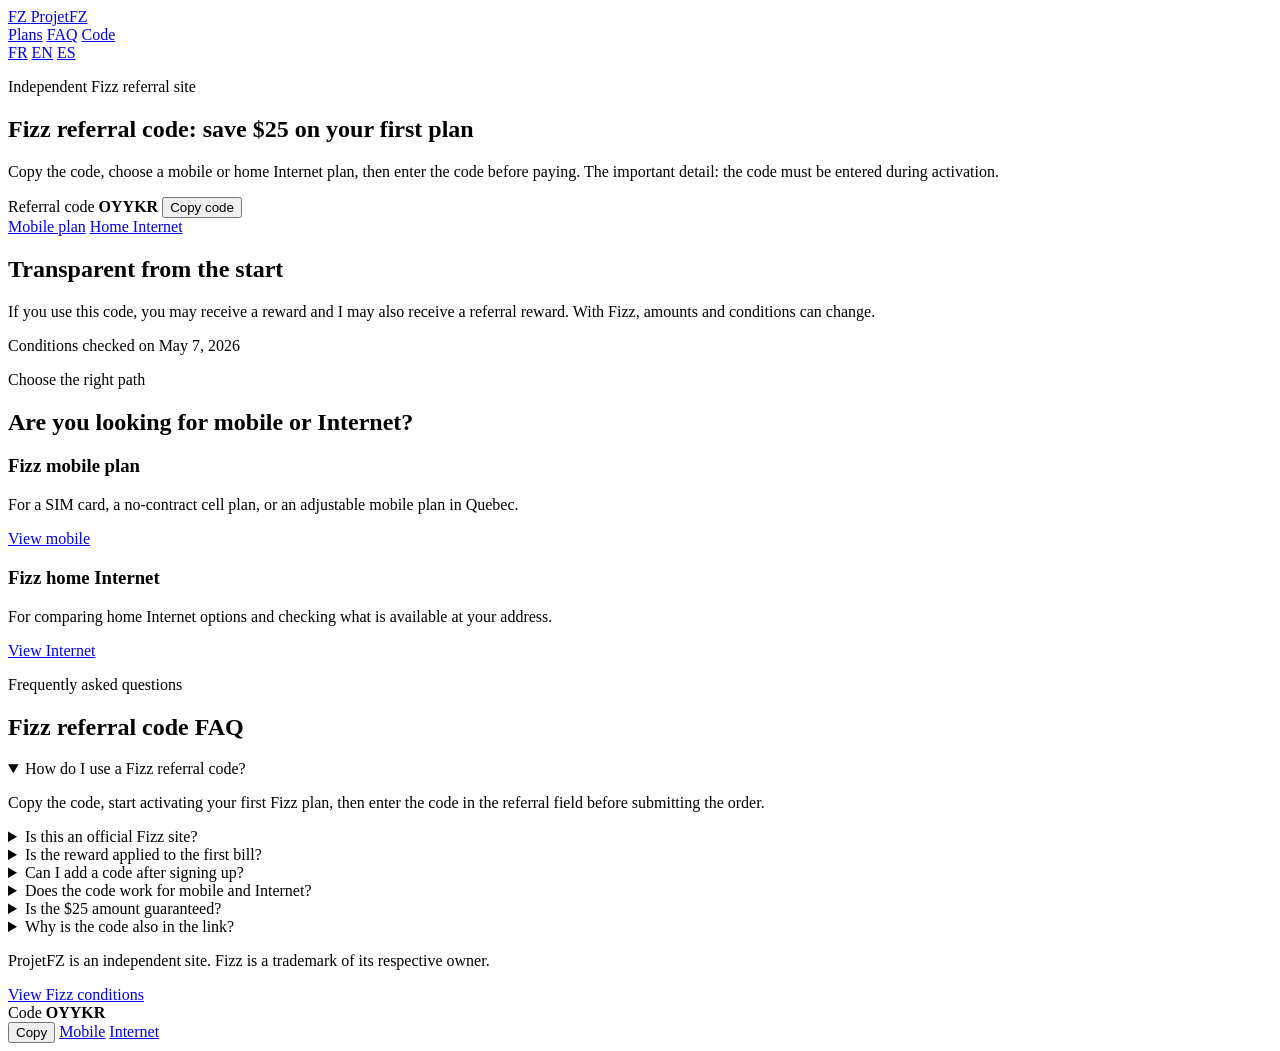
==== en/index.html @ 6fc9a208 "Initial commit - migration vers codereferencefizz.ca" ====
<!doctype html>
<html lang="en-US">
  <head>
    <meta charset="utf-8">
    <meta name="viewport" content="width=device-width, initial-scale=1">
    <!-- Google tag (gtag.js) -->
    <script async src="https://www.googletagmanager.com/gtag/js?id=G-JWGZDBQ38G"></script>
    <script>
      window.dataLayer = window.dataLayer || [];
      function gtag(){dataLayer.push(arguments);}
      gtag('js', new Date());

      gtag('config', 'G-JWGZDBQ38G');
    </script>
    <title>Fizz referral code $25 | ProjetFZ</title>
    <meta name="description" content="Copy a Fizz referral code, choose mobile or home Internet, then enter the code before paying for your first plan.">
    <link rel="canonical" href="https://codereferencefizz.ca/en/">
    <link rel="alternate" hreflang="fr-CA" href="https://codereferencefizz.ca/fr/">
    <link rel="alternate" hreflang="en-US" href="https://codereferencefizz.ca/en/">
    <link rel="alternate" hreflang="es-ES" href="https://codereferencefizz.ca/es/">
    <link rel="alternate" hreflang="x-default" href="https://codereferencefizz.ca/fr/">
    <link rel="stylesheet" href="../styles.css">
    <meta property="og:title" content="Fizz referral code $25">
    <meta property="og:description" content="Copy the code, choose mobile or home Internet, then enter the code during Fizz activation.">
    <meta property="og:type" content="website">
    <meta property="og:url" content="https://codereferencefizz.ca/en/">
    <script type="application/ld+json">
      {
        "@context": "https://schema.org",
        "@type": "FAQPage",
        "mainEntity": [
          {
            "@type": "Question",
            "name": "How do I use a Fizz referral code?",
            "acceptedAnswer": {
              "@type": "Answer",
              "text": "Copy the code, start activating your first Fizz mobile or Internet plan, then enter the code in the referral field before submitting the order."
            }
          },
          {
            "@type": "Question",
            "name": "Can I add a code after signing up?",
            "acceptedAnswer": {
              "@type": "Answer",
              "text": "Fizz indicates that the code must be entered during activation of the first plan. It generally cannot be added retroactively."
            }
          },
          {
            "@type": "Question",
            "name": "When is the Fizz referral reward applied?",
            "acceptedAnswer": {
              "@type": "Answer",
              "text": "According to Fizz conditions, the reward is generally applied after the new member has completed two months of eligible service."
            }
          }
        ]
      }
    </script>
  </head>
  <body>
    <header class="site-header">
      <a class="brand" href="#top" aria-label="ProjetFZ home">
        <span class="brand-mark">FZ</span>
        <span>ProjetFZ</span>
      </a>
      <div class="header-actions">
        <nav class="nav" aria-label="Main navigation">
          <a href="#plans">Plans</a>
          <a href="#faq">FAQ</a>
          <a class="nav-cta" href="#code">Code</a>
        </nav>
        <div class="language-switcher" aria-label="Choose language">
          <a class="language-link" href="../fr/">FR</a>
          <a class="language-link is-active" href="../en/">EN</a>
          <a class="language-link" href="../es/">ES</a>
        </div>
      </div>
    </header>

    <main id="top">
      <section class="hero" aria-labelledby="hero-title">
        <div class="hero-content">
          <p class="eyebrow">Independent Fizz referral site</p>
          <h1 id="hero-title">Fizz referral code: save $25 on your first plan</h1>
          <p class="hero-copy">
            Copy the code, choose a mobile or home Internet plan, then enter the code before paying. The important detail: the code must be entered during activation.
          </p>

          <div id="code" class="code-panel" aria-label="Referral code">
            <span class="code-label">Referral code</span>
            <strong class="referral-code" data-referral-code>OYYKR</strong>
            <button class="copy-button" type="button" data-copy-code data-copied-text="Code copied">Copy code</button>
          </div>

          <div class="hero-actions conversion-actions" aria-label="Choose a Fizz plan">
            <a class="primary-button mobile-button" data-fizz-link="https://fizz.ca/en/mobile-plan" data-track-event="click_mobile" href="https://fizz.ca/en/mobile-plan?ref=OYYKR" rel="nofollow sponsored noopener noreferrer" target="_blank">Mobile plan</a>
            <a class="primary-button internet-button" data-fizz-link="https://fizz.ca/en/internet" data-track-event="click_internet" href="https://fizz.ca/en/internet?ref=OYYKR" rel="nofollow sponsored noopener noreferrer" target="_blank">Home Internet</a>
          </div>
        </div>

        <aside class="hero-note" aria-label="Transparency note">
          <h2>Transparent from the start</h2>
          <p>
            If you use this code, you may receive a reward and I may also receive a referral reward. With Fizz, amounts and conditions can change.
          </p>
          <span class="verification-date">Conditions checked on May 7, 2026</span>
        </aside>
      </section>

      <section id="plans" class="section" aria-labelledby="plans-title">
        <div class="section-heading">
          <p class="eyebrow">Choose the right path</p>
          <h2 id="plans-title">Are you looking for mobile or Internet?</h2>
        </div>
        <div class="choice-grid">
          <article class="choice-card">
            <div>
              <h3>Fizz mobile plan</h3>
              <p>For a SIM card, a no-contract cell plan, or an adjustable mobile plan in Quebec.</p>
            </div>
            <a class="primary-button mobile-button" data-fizz-link="https://fizz.ca/en/mobile-plan" data-track-event="click_mobile" href="https://fizz.ca/en/mobile-plan?ref=OYYKR" rel="nofollow sponsored noopener noreferrer" target="_blank">View mobile</a>
          </article>
          <article class="choice-card">
            <div>
              <h3>Fizz home Internet</h3>
              <p>For comparing home Internet options and checking what is available at your address.</p>
            </div>
            <a class="primary-button internet-button" data-fizz-link="https://fizz.ca/en/internet" data-track-event="click_internet" href="https://fizz.ca/en/internet?ref=OYYKR" rel="nofollow sponsored noopener noreferrer" target="_blank">View Internet</a>
          </article>
        </div>
      </section>

      <section id="faq" class="section faq" aria-labelledby="faq-title">
        <p class="eyebrow">Frequently asked questions</p>
        <h2 id="faq-title">Fizz referral code FAQ</h2>
        <details open>
          <summary>How do I use a Fizz referral code?</summary>
          <p>Copy the code, start activating your first Fizz plan, then enter the code in the referral field before submitting the order.</p>
        </details>
        <details>
          <summary>Is this an official Fizz site?</summary>
          <p>No. ProjetFZ is an independent site that shares a Fizz referral code. The final conditions are always the ones shown by Fizz.</p>
        </details>
        <details>
          <summary>Is the reward applied to the first bill?</summary>
          <p>Fizz indicates that the reward is generally applied after the new member has completed two months of eligible service, so it is not always an immediate discount.</p>
        </details>
        <details>
          <summary>Can I add a code after signing up?</summary>
          <p>Fizz indicates that the code must be entered during activation of the first plan; it generally cannot be added retroactively.</p>
        </details>
        <details>
          <summary>Does the code work for mobile and Internet?</summary>
          <p>The Fizz referral program may apply to an eligible first plan. Always verify the conditions shown by Fizz before completing the subscription.</p>
        </details>
        <details>
          <summary>Is the $25 amount guaranteed?</summary>
          <p>No. The amount may change without notice according to Fizz conditions. This page shows the value observed at the time of the latest check.</p>
        </details>
        <details>
          <summary>Why is the code also in the link?</summary>
          <p>The link adds the referral parameter to make the flow easier, but keep the copied code available in case Fizz asks you to paste it during activation.</p>
        </details>
      </section>
    </main>

    <footer class="site-footer">
      <p>ProjetFZ is an independent site. Fizz is a trademark of its respective owner.</p>
      <a data-fizz-link="https://fizz.ca/en/invite-friends" href="https://fizz.ca/en/invite-friends?ref=OYYKR" rel="nofollow sponsored noopener noreferrer" target="_blank">View Fizz conditions</a>
    </footer>

    <div class="sticky-conversion" aria-label="Quick actions">
      <div class="sticky-code">
        <span>Code</span>
        <strong data-referral-code>OYYKR</strong>
      </div>
      <button type="button" data-copy-code data-copied-text="Copied">Copy</button>
      <a class="primary-button mobile-button" data-fizz-link="https://fizz.ca/en/mobile-plan" data-track-event="click_mobile" href="https://fizz.ca/en/mobile-plan?ref=OYYKR" rel="nofollow sponsored noopener noreferrer" target="_blank">Mobile</a>
      <a class="primary-button internet-button" data-fizz-link="https://fizz.ca/en/internet" data-track-event="click_internet" href="https://fizz.ca/en/internet?ref=OYYKR" rel="nofollow sponsored noopener noreferrer" target="_blank">Internet</a>
    </div>

    <script src="../script.js"></script>
  </body>
</html>
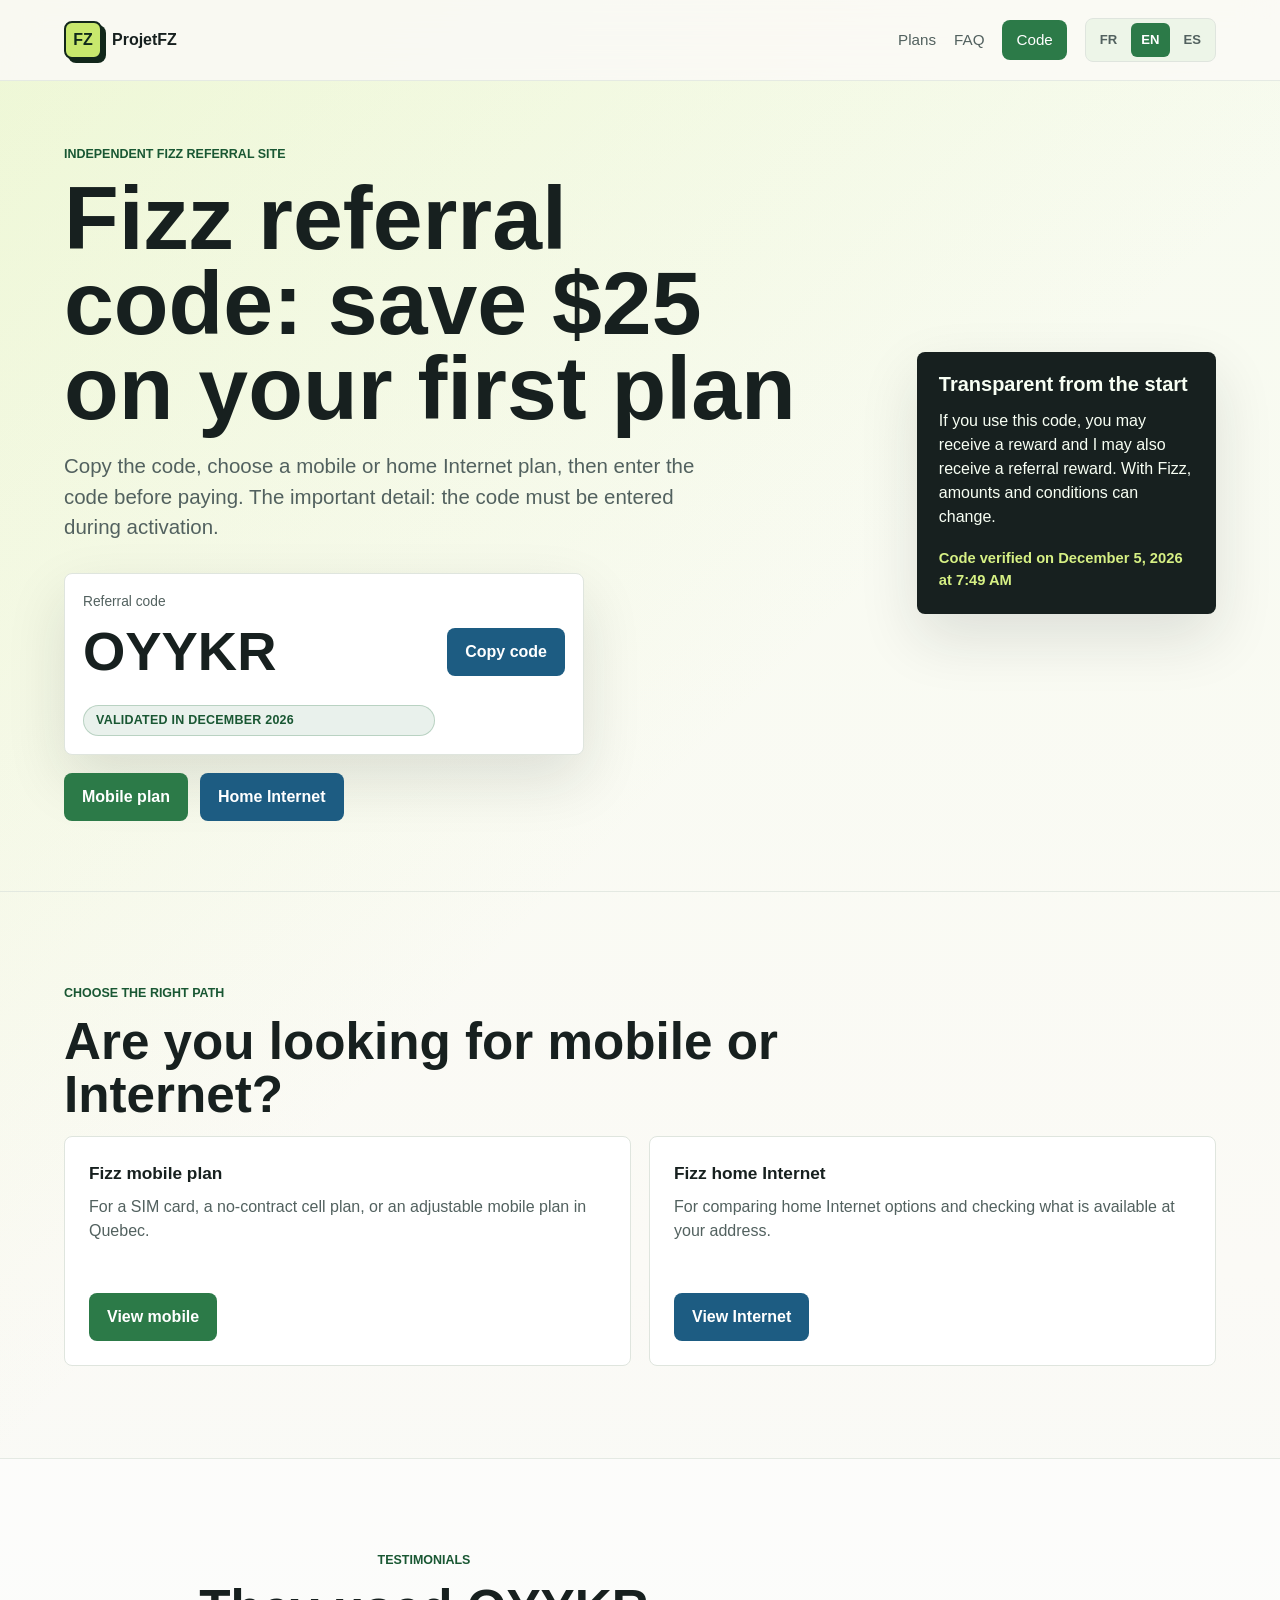
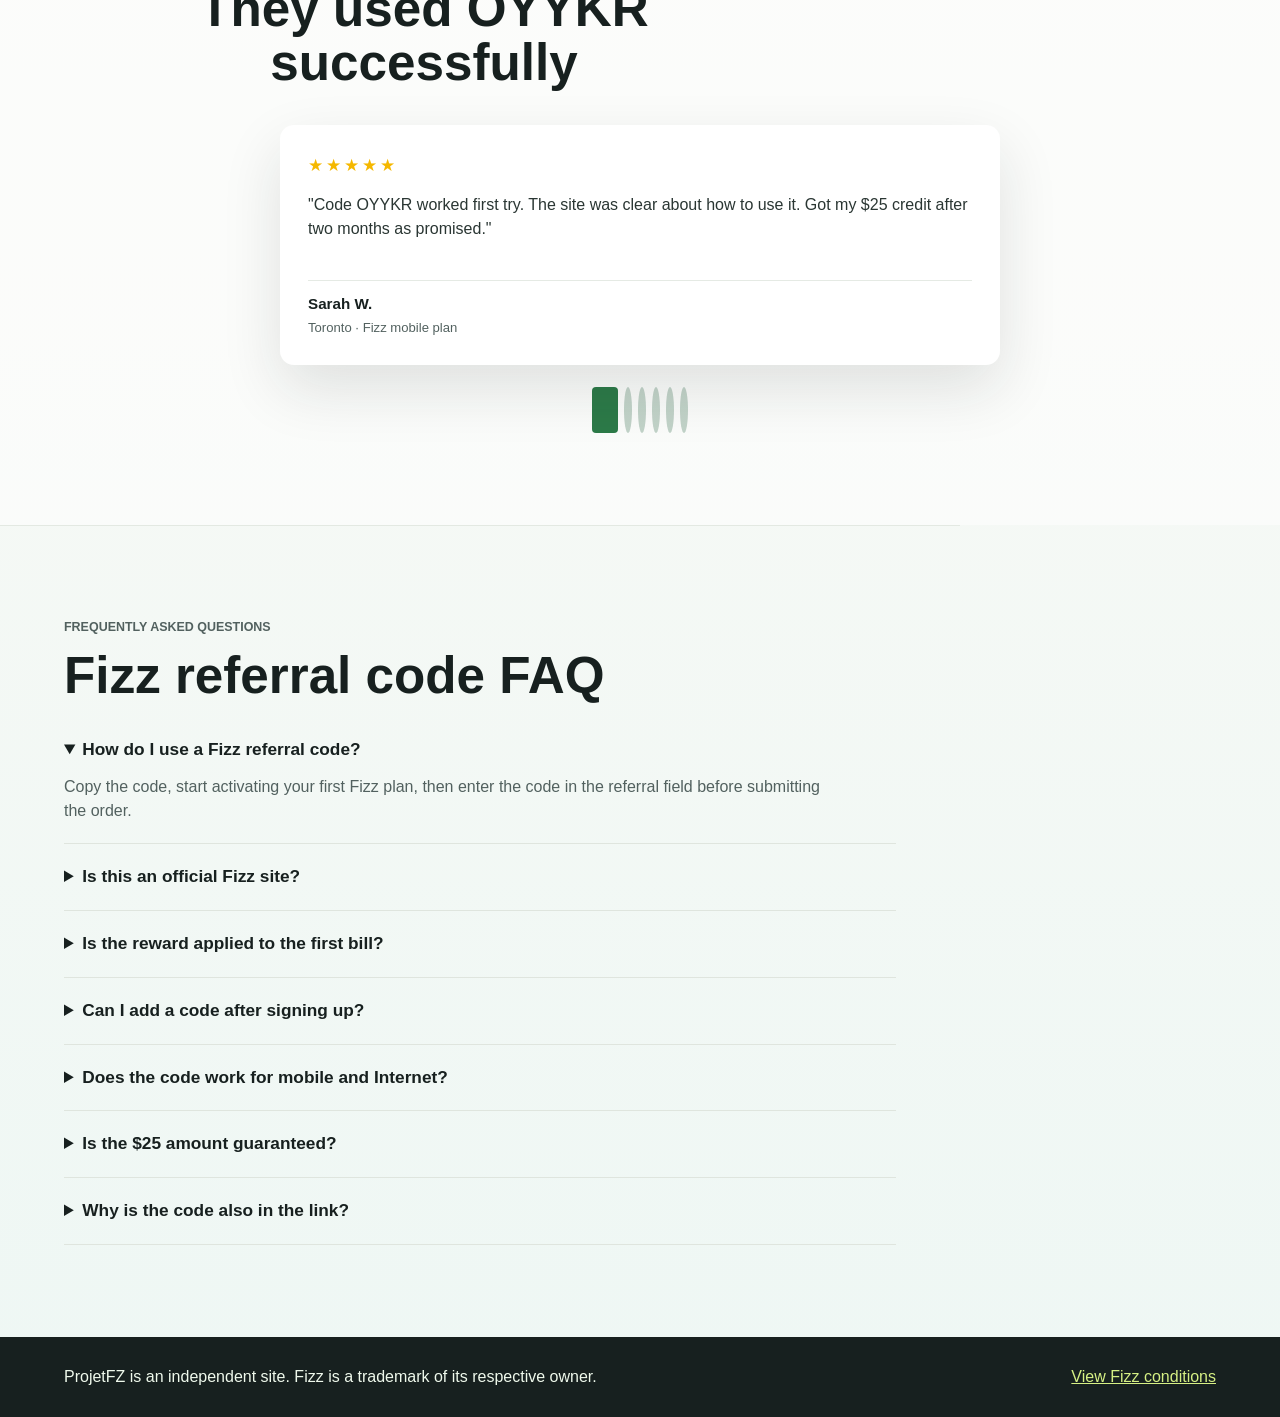
==== commit 82ed88ca: "Add files via upload" ====
--- a/en/index.html
+++ b/en/index.html
@@ -24,6 +24,59 @@
     <meta property="og:description" content="Copy the code, choose mobile or home Internet, then enter the code during Fizz activation.">
     <meta property="og:type" content="website">
     <meta property="og:url" content="https://codereferencefizz.ca/en/">
+    <script type="application/ld+json">
+      {
+        "@context": "https://schema.org",
+        "@graph": [
+          {
+            "@type": "Organization",
+            "@id": "https://codereferencefizz.ca/#organization",
+            "name": "Code Référence Fizz",
+            "alternateName": "codereferencefizz.ca",
+            "url": "https://codereferencefizz.ca/",
+            "description": "Independent site that shares a verified Fizz referral code to save $25 on a first Fizz mobile or home Internet plan in Quebec and Ontario.",
+            "areaServed": [
+              {"@type": "AdministrativeArea", "name": "Quebec, Canada"},
+              {"@type": "AdministrativeArea", "name": "Ontario, Canada"}
+            ],
+            "knowsAbout": [
+              "Fizz referral code",
+              "Fizz promo code",
+              "Fizz referral program",
+              "Fizz mobile plan",
+              "Fizz home Internet",
+              "Quebec telecommunications savings"
+            ]
+          },
+          {
+            "@type": "WebSite",
+            "@id": "https://codereferencefizz.ca/#website",
+            "url": "https://codereferencefizz.ca/",
+            "name": "Code Référence Fizz",
+            "description": "Verified Fizz referral code OYYKR — $25 bonus on a first Fizz mobile or home Internet plan.",
+            "inLanguage": ["fr-CA", "en-US", "es-ES"],
+            "publisher": {"@id": "https://codereferencefizz.ca/#organization"}
+          },
+          {
+            "@type": "WebPage",
+            "@id": "https://codereferencefizz.ca/en/#webpage",
+            "url": "https://codereferencefizz.ca/en/",
+            "name": "Fizz referral code $25: OYYKR verified",
+            "description": "Copy the Fizz referral code OYYKR, choose mobile or home Internet, then enter the code before paying for your first plan.",
+            "inLanguage": "en-US",
+            "isPartOf": {"@id": "https://codereferencefizz.ca/#website"},
+            "about": {
+              "@type": "Thing",
+              "name": "Fizz referral code OYYKR",
+              "description": "Fizz referral code that gives $25 to the new subscriber and $25 to the referrer when used during activation of the first Fizz mobile or Internet plan."
+            },
+            "lastReviewed": "2026-06-02",
+            "datePublished": "2026-05-07",
+            "dateModified": "2026-06-02"
+          }
+        ]
+      }
+    </script>
     <script type="application/ld+json">
       {
         "@context": "https://schema.org",
@@ -90,10 +143,11 @@
             <span class="code-label">Referral code</span>
             <strong class="referral-code" data-referral-code>OYYKR</strong>
             <button class="copy-button" type="button" data-copy-code data-copied-text="Code copied">Copy code</button>
+            <span class="validation-badge" data-validation-badge data-locale="en" data-template="Validated in {month} {year}">Validated this month</span>
           </div>
 
           <div class="hero-actions conversion-actions" aria-label="Choose a Fizz plan">
-            <a class="primary-button mobile-button" data-fizz-link="https://fizz.ca/en/mobile-plan" data-track-event="click_mobile" href="https://fizz.ca/en/mobile-plan?ref=OYYKR" rel="nofollow sponsored noopener noreferrer" target="_blank">Mobile plan</a>
+            <a class="primary-button mobile-button" data-fizz-link="https://fizz.ca/en/mobile" data-track-event="click_mobile" href="https://fizz.ca/en/mobile?ref=OYYKR" rel="nofollow sponsored noopener noreferrer" target="_blank">Mobile plan</a>
             <a class="primary-button internet-button" data-fizz-link="https://fizz.ca/en/internet" data-track-event="click_internet" href="https://fizz.ca/en/internet?ref=OYYKR" rel="nofollow sponsored noopener noreferrer" target="_blank">Home Internet</a>
           </div>
         </div>
@@ -103,7 +157,7 @@
           <p>
             If you use this code, you may receive a reward and I may also receive a referral reward. With Fizz, amounts and conditions can change.
           </p>
-          <span class="verification-date">Conditions checked on May 7, 2026</span>
+          <span class="verification-date" data-verification-date data-locale="en" data-template="Code verified on {date} at {time}">Code verified recently</span>
         </aside>
       </section>
 
@@ -118,7 +172,7 @@
               <h3>Fizz mobile plan</h3>
               <p>For a SIM card, a no-contract cell plan, or an adjustable mobile plan in Quebec.</p>
             </div>
-            <a class="primary-button mobile-button" data-fizz-link="https://fizz.ca/en/mobile-plan" data-track-event="click_mobile" href="https://fizz.ca/en/mobile-plan?ref=OYYKR" rel="nofollow sponsored noopener noreferrer" target="_blank">View mobile</a>
+            <a class="primary-button mobile-button" data-fizz-link="https://fizz.ca/en/mobile" data-track-event="click_mobile" href="https://fizz.ca/en/mobile?ref=OYYKR" rel="nofollow sponsored noopener noreferrer" target="_blank">View mobile</a>
           </article>
           <article class="choice-card">
             <div>
@@ -130,6 +184,66 @@
         </div>
       </section>
 
+      <section id="reviews" class="reviews-section" aria-labelledby="reviews-title">
+        <div class="section-heading">
+          <p class="eyebrow">Testimonials</p>
+          <h2 id="reviews-title">They used OYYKR successfully</h2>
+        </div>
+        <div class="reviews-carousel" data-reviews-carousel>
+          <div class="reviews-track">
+            <article class="review-card">
+              <div class="review-stars" aria-label="5 out of 5 stars">★★★★★</div>
+              <p class="review-text">"Code OYYKR worked first try. The site was clear about how to use it. Got my $25 credit after two months as promised."</p>
+              <div class="review-author">
+                <strong>Sarah W.</strong>
+                <span>Toronto · Fizz mobile plan</span>
+              </div>
+            </article>
+            <article class="review-card">
+              <div class="review-stars" aria-label="5 out of 5 stars">★★★★★</div>
+              <p class="review-text">"Verified the code OYYKR myself. $25 bonus applied without any issues. Easy and transparent process."</p>
+              <div class="review-author">
+                <strong>Michael R.</strong>
+                <span>Ottawa · Fizz mobile plan</span>
+              </div>
+            </article>
+            <article class="review-card">
+              <div class="review-stars" aria-label="5 out of 5 stars">★★★★★</div>
+              <p class="review-text">"Activated my Fizz Internet plan with OYYKR. Smooth and easy process from start to finish, exactly as described."</p>
+              <div class="review-author">
+                <strong>Emma T.</strong>
+                <span>Montreal · Fizz home Internet</span>
+              </div>
+            </article>
+            <article class="review-card">
+              <div class="review-stars" aria-label="5 out of 5 stars">★★★★★</div>
+              <p class="review-text">"Was hesitant about referral codes but OYYKR is legit. Saved $25 on my first plan, applied exactly as promised."</p>
+              <div class="review-author">
+                <strong>David K.</strong>
+                <span>Kingston · Fizz mobile plan</span>
+              </div>
+            </article>
+            <article class="review-card">
+              <div class="review-stars" aria-label="5 out of 5 stars">★★★★★</div>
+              <p class="review-text">"Quick and easy. OYYKR worked at checkout, got my credit on schedule after the two-month service requirement."</p>
+              <div class="review-author">
+                <strong>Rachel D.</strong>
+                <span>Mississauga · Fizz mobile plan</span>
+              </div>
+            </article>
+            <article class="review-card">
+              <div class="review-stars" aria-label="5 out of 5 stars">★★★★★</div>
+              <p class="review-text">"Confirmed working. Used OYYKR for a Fizz mobile plan last week, received my bonus on the first eligible billing cycle."</p>
+              <div class="review-author">
+                <strong>James B.</strong>
+                <span>Quebec City · Fizz mobile plan</span>
+              </div>
+            </article>
+          </div>
+          <div class="reviews-dots" aria-label="Testimonials navigation"></div>
+        </div>
+      </section>
+
       <section id="faq" class="section faq" aria-labelledby="faq-title">
         <p class="eyebrow">Frequently asked questions</p>
         <h2 id="faq-title">Fizz referral code FAQ</h2>
@@ -175,7 +289,7 @@
         <strong data-referral-code>OYYKR</strong>
       </div>
       <button type="button" data-copy-code data-copied-text="Copied">Copy</button>
-      <a class="primary-button mobile-button" data-fizz-link="https://fizz.ca/en/mobile-plan" data-track-event="click_mobile" href="https://fizz.ca/en/mobile-plan?ref=OYYKR" rel="nofollow sponsored noopener noreferrer" target="_blank">Mobile</a>
+      <a class="primary-button mobile-button" data-fizz-link="https://fizz.ca/en/mobile" data-track-event="click_mobile" href="https://fizz.ca/en/mobile?ref=OYYKR" rel="nofollow sponsored noopener noreferrer" target="_blank">Mobile</a>
       <a class="primary-button internet-button" data-fizz-link="https://fizz.ca/en/internet" data-track-event="click_internet" href="https://fizz.ca/en/internet?ref=OYYKR" rel="nofollow sponsored noopener noreferrer" target="_blank">Internet</a>
     </div>
 
--- a/styles.css
+++ b/styles.css
@@ -0,0 +1,686 @@
+:root {
+  --ink: #17201f;
+  --muted: #52615f;
+  --paper: #fbfaf6;
+  --surface: #ffffff;
+  --line: #dfe5de;
+  --green: #2c7a48;
+  --green-dark: #195733;
+  --lime: #c8e86d;
+  --blue: #1d5c82;
+  --coral: #e8694a;
+  --shadow: 0 24px 60px rgba(23, 32, 31, 0.12);
+}
+
+* {
+  box-sizing: border-box;
+}
+
+html {
+  scroll-behavior: smooth;
+}
+
+body {
+  margin: 0;
+  padding-bottom: 0;
+  color: var(--ink);
+  background:
+    linear-gradient(135deg, rgba(200, 232, 109, 0.2), transparent 34%),
+    linear-gradient(180deg, #f7fbef 0%, var(--paper) 42%, #eef7f4 100%);
+  font-family: "Aptos", "Segoe UI", sans-serif;
+  line-height: 1.5;
+}
+
+a {
+  color: inherit;
+}
+
+.site-header {
+  position: sticky;
+  top: 0;
+  z-index: 10;
+  display: flex;
+  align-items: center;
+  justify-content: space-between;
+  gap: 24px;
+  padding: 18px clamp(18px, 5vw, 72px);
+  background: rgba(251, 250, 246, 0.86);
+  border-bottom: 1px solid rgba(223, 229, 222, 0.76);
+  backdrop-filter: blur(18px);
+}
+
+.brand,
+.nav,
+.header-actions,
+.language-switcher {
+  display: flex;
+  align-items: center;
+}
+
+.brand {
+  gap: 10px;
+  font-weight: 800;
+  text-decoration: none;
+}
+
+.brand-mark {
+  display: grid;
+  width: 38px;
+  height: 38px;
+  place-items: center;
+  color: #0f2a1a;
+  background: var(--lime);
+  border: 2px solid #12271b;
+  border-radius: 8px;
+  box-shadow: 4px 4px 0 #12271b;
+}
+
+.nav {
+  gap: 18px;
+  color: var(--muted);
+  font-size: 0.95rem;
+}
+
+.header-actions {
+  gap: 18px;
+}
+
+.nav a {
+  text-decoration: none;
+}
+
+.nav-cta {
+  padding: 9px 14px;
+  color: #fff;
+  background: var(--green);
+  border-radius: 8px;
+}
+
+.language-switcher {
+  gap: 4px;
+  padding: 4px;
+  background: #edf5e8;
+  border: 1px solid var(--line);
+  border-radius: 8px;
+}
+
+.language-button {
+  min-height: 34px;
+  padding: 7px 10px;
+  color: var(--muted);
+  background: transparent;
+  border: 0;
+  border-radius: 6px;
+  font-size: 0.82rem;
+  font-weight: 900;
+}
+
+.language-button.is-active {
+  color: #fff;
+  background: var(--green);
+}
+
+.language-link {
+  min-height: 34px;
+  padding: 7px 10px;
+  color: var(--muted);
+  border-radius: 6px;
+  font-size: 0.82rem;
+  font-weight: 900;
+  text-decoration: none;
+}
+
+.language-link.is-active {
+  color: #fff;
+  background: var(--green);
+}
+
+.hero {
+  display: grid;
+  grid-template-columns: minmax(0, 1.45fr) minmax(260px, 0.55fr);
+  gap: clamp(28px, 5vw, 70px);
+  align-items: center;
+  padding: clamp(28px, 5vw, 64px) clamp(18px, 5vw, 72px) clamp(36px, 6vw, 70px);
+}
+
+.hero-content {
+  max-width: 850px;
+}
+
+.eyebrow {
+  margin: 0 0 12px;
+  color: var(--green-dark);
+  font-size: 0.78rem;
+  font-weight: 800;
+  letter-spacing: 0;
+  text-transform: uppercase;
+}
+
+h1,
+h2,
+h3,
+p {
+  margin-top: 0;
+}
+
+h1 {
+  max-width: 760px;
+  margin-bottom: 20px;
+  font-size: clamp(2.55rem, 7vw, 5.85rem);
+  line-height: 0.95;
+  letter-spacing: 0;
+}
+
+h2 {
+  margin-bottom: 14px;
+  font-size: clamp(1.85rem, 4vw, 3.2rem);
+  line-height: 1.05;
+  letter-spacing: 0;
+}
+
+h3 {
+  margin-bottom: 8px;
+  font-size: 1.08rem;
+}
+
+.hero-copy {
+  max-width: 660px;
+  color: var(--muted);
+  font-size: clamp(1.08rem, 2vw, 1.28rem);
+}
+
+.trust-row {
+  display: flex;
+  flex-wrap: wrap;
+  gap: 10px;
+  margin: 22px 0 0;
+  padding: 0;
+  list-style: none;
+}
+
+.trust-row li {
+  padding: 8px 11px;
+  color: var(--green-dark);
+  background: rgba(200, 232, 109, 0.34);
+  border: 1px solid rgba(44, 122, 72, 0.2);
+  border-radius: 999px;
+  font-size: 0.88rem;
+  font-weight: 800;
+}
+
+.code-panel {
+  display: grid;
+  grid-template-columns: 1fr auto;
+  gap: 12px;
+  align-items: center;
+  max-width: 520px;
+  margin: 30px 0 18px;
+  padding: 18px;
+  background: var(--surface);
+  border: 1px solid var(--line);
+  border-radius: 8px;
+  box-shadow: var(--shadow);
+}
+
+.code-label {
+  grid-column: 1 / -1;
+  color: var(--muted);
+  font-size: 0.86rem;
+}
+
+.referral-code {
+  min-width: 0;
+  overflow-wrap: anywhere;
+  font-size: clamp(2rem, 6vw, 3.4rem);
+  line-height: 1;
+  letter-spacing: 0;
+}
+
+button,
+.primary-button,
+.secondary-button {
+  display: inline-flex;
+  min-height: 46px;
+  align-items: center;
+  justify-content: center;
+  padding: 12px 18px;
+  border-radius: 8px;
+  font: inherit;
+  font-weight: 800;
+  text-decoration: none;
+  cursor: pointer;
+}
+
+.copy-button {
+  color: #fff;
+  background: var(--blue);
+  border: 0;
+}
+
+.copy-button[data-copied="true"] {
+  background: var(--green);
+}
+
+.hero-actions {
+  display: flex;
+  flex-wrap: wrap;
+  gap: 12px;
+}
+
+.conversion-actions {
+  align-items: stretch;
+  margin-top: 16px;
+}
+
+.primary-button {
+  color: #fff;
+  background: var(--green);
+}
+
+.mobile-button {
+  background: var(--green);
+}
+
+.internet-button {
+  background: var(--blue);
+}
+
+.secondary-button {
+  color: var(--green-dark);
+  background: transparent;
+  border: 1px solid var(--green);
+}
+
+.hero-note {
+  padding: 22px;
+  background: #17201f;
+  color: #f8fff4;
+  border-radius: 8px;
+  box-shadow: var(--shadow);
+}
+
+.hero-note h2 {
+  font-size: 1.25rem;
+}
+
+.verification-date {
+  display: block;
+  margin-top: 18px;
+  color: #d6f084;
+  font-size: 0.92rem;
+  font-weight: 800;
+}
+
+.validation-badge {
+  display: inline-block;
+  margin-top: 14px;
+  padding: 5px 12px;
+  background: rgba(44, 122, 72, 0.1);
+  color: var(--green-dark);
+  border: 1px solid rgba(44, 122, 72, 0.25);
+  border-radius: 999px;
+  font-size: 0.78rem;
+  font-weight: 800;
+  letter-spacing: 0.02em;
+  text-transform: uppercase;
+}
+
+.reviews-section {
+  padding: clamp(52px, 8vw, 92px) clamp(18px, 5vw, 72px);
+  border-top: 1px solid rgba(223, 229, 222, 0.8);
+  background: rgba(255, 255, 255, 0.55);
+}
+
+.reviews-section .section-heading {
+  text-align: center;
+  margin-bottom: 36px;
+}
+
+.reviews-carousel {
+  position: relative;
+  max-width: 720px;
+  margin: 0 auto;
+}
+
+.reviews-track {
+  position: relative;
+  min-height: 240px;
+}
+
+.review-card {
+  position: absolute;
+  inset: 0;
+  background: var(--surface);
+  padding: 28px;
+  border-radius: 14px;
+  box-shadow: var(--shadow);
+  opacity: 0;
+  transform: translateX(16px);
+  transition: opacity 0.45s ease, transform 0.45s ease;
+  pointer-events: none;
+  display: flex;
+  flex-direction: column;
+  gap: 14px;
+}
+
+.review-card.is-active {
+  opacity: 1;
+  transform: translateX(0);
+  pointer-events: auto;
+}
+
+.review-stars {
+  color: #f5b800;
+  font-size: 1.05rem;
+  letter-spacing: 3px;
+}
+
+.review-text {
+  font-size: 1rem;
+  line-height: 1.55;
+  color: #2a3633;
+  margin: 0;
+  flex: 1;
+}
+
+.review-author {
+  display: flex;
+  flex-direction: column;
+  gap: 2px;
+  padding-top: 12px;
+  border-top: 1px solid rgba(223, 229, 222, 0.8);
+}
+
+.review-author strong {
+  font-weight: 800;
+  color: var(--ink);
+  font-size: 0.95rem;
+}
+
+.review-author span {
+  font-size: 0.82rem;
+  color: var(--muted);
+}
+
+.reviews-dots {
+  display: flex;
+  gap: 6px;
+  justify-content: center;
+  margin-top: 22px;
+}
+
+.reviews-dots button {
+  width: 8px;
+  height: 8px;
+  border-radius: 50%;
+  background: rgba(25, 87, 51, 0.25);
+  border: none;
+  padding: 0;
+  cursor: pointer;
+  transition: all 0.25s ease;
+}
+
+.reviews-dots button.is-active {
+  background: var(--green);
+  width: 26px;
+  border-radius: 4px;
+}
+
+.reviews-dots button:hover {
+  background: rgba(25, 87, 51, 0.5);
+}
+
+.reviews-dots button.is-active:hover {
+  background: var(--green-dark);
+}
+
+.hero-note p,
+.site-footer p {
+  margin-bottom: 0;
+}
+
+.section {
+  padding: clamp(52px, 8vw, 92px) clamp(18px, 5vw, 72px);
+  border-top: 1px solid rgba(223, 229, 222, 0.8);
+}
+
+.split-section {
+  display: grid;
+  grid-template-columns: minmax(0, 0.9fr) minmax(280px, 1.1fr);
+  gap: clamp(28px, 6vw, 82px);
+  background: rgba(255, 255, 255, 0.55);
+}
+
+.split-section > div:first-child {
+  max-width: 520px;
+}
+
+.steps {
+  display: grid;
+  gap: 14px;
+  margin: 0;
+  padding: 0;
+  list-style: none;
+}
+
+.steps li {
+  display: grid;
+  grid-template-columns: 46px 1fr;
+  gap: 16px;
+  padding: 20px;
+  background: var(--surface);
+  border: 1px solid var(--line);
+  border-radius: 8px;
+}
+
+.steps span {
+  display: grid;
+  width: 42px;
+  height: 42px;
+  place-items: center;
+  color: #0f2a1a;
+  font-weight: 900;
+  background: var(--lime);
+  border-radius: 50%;
+}
+
+.steps p,
+.value-grid p,
+.faq p {
+  color: var(--muted);
+}
+
+.value-grid {
+  display: grid;
+  grid-template-columns: repeat(3, minmax(0, 1fr));
+  gap: 18px;
+}
+
+.section-heading {
+  grid-column: 1 / -1;
+  max-width: 720px;
+  margin-bottom: 8px;
+}
+
+.value-grid article {
+  padding: 22px;
+  background: var(--surface);
+  border: 1px solid var(--line);
+  border-radius: 8px;
+}
+
+.choice-grid {
+  display: grid;
+  grid-template-columns: repeat(2, minmax(0, 1fr));
+  gap: 18px;
+}
+
+.choice-card {
+  display: flex;
+  min-height: 230px;
+  flex-direction: column;
+  justify-content: space-between;
+  gap: 18px;
+  padding: 24px;
+  background: var(--surface);
+  border: 1px solid var(--line);
+  border-radius: 8px;
+}
+
+.choice-card p {
+  color: var(--muted);
+}
+
+.choice-card .primary-button {
+  width: fit-content;
+}
+
+.value-grid article:nth-of-type(1) {
+  border-top: 5px solid var(--coral);
+}
+
+.value-grid article:nth-of-type(2) {
+  border-top: 5px solid var(--blue);
+}
+
+.value-grid article:nth-of-type(3) {
+  border-top: 5px solid var(--green);
+}
+
+.faq {
+  max-width: 960px;
+}
+
+details {
+  padding: 20px 0;
+  border-bottom: 1px solid var(--line);
+}
+
+summary {
+  font-size: 1.08rem;
+  font-weight: 800;
+  cursor: pointer;
+}
+
+details p {
+  max-width: 760px;
+  margin: 12px 0 0;
+}
+
+.sticky-conversion {
+  position: fixed;
+  right: 0;
+  bottom: 0;
+  left: 0;
+  z-index: 20;
+  display: none;
+  grid-template-columns: minmax(0, 1fr) auto auto auto;
+  gap: 8px;
+  align-items: center;
+  padding: 10px;
+  background: rgba(23, 32, 31, 0.96);
+  color: #f8fff4;
+  box-shadow: 0 -18px 42px rgba(23, 32, 31, 0.2);
+}
+
+.sticky-code {
+  min-width: 0;
+}
+
+.sticky-code span {
+  display: block;
+  color: #d6f084;
+  font-size: 0.72rem;
+  font-weight: 800;
+  text-transform: uppercase;
+}
+
+.sticky-code strong {
+  display: block;
+  overflow: hidden;
+  text-overflow: ellipsis;
+  white-space: nowrap;
+}
+
+.sticky-conversion button,
+.sticky-conversion a {
+  min-height: 42px;
+  padding: 10px 12px;
+  border-radius: 8px;
+  font-size: 0.9rem;
+}
+
+.site-footer {
+  display: flex;
+  flex-wrap: wrap;
+  justify-content: space-between;
+  gap: 14px;
+  padding: 28px clamp(18px, 5vw, 72px);
+  color: #eff9ec;
+  background: #17201f;
+}
+
+.site-footer a {
+  color: #d6f084;
+}
+
+@media (max-width: 780px) {
+  body {
+    padding-bottom: 78px;
+  }
+
+  .site-header {
+    align-items: flex-start;
+    flex-direction: column;
+  }
+
+  .nav {
+    width: 100%;
+    justify-content: space-between;
+    gap: 10px;
+    font-size: 0.86rem;
+  }
+
+  .header-actions {
+    width: 100%;
+    align-items: stretch;
+    flex-direction: column;
+  }
+
+  .language-switcher {
+    width: max-content;
+  }
+
+  .hero,
+  .split-section,
+  .value-grid,
+  .choice-grid {
+    grid-template-columns: 1fr;
+  }
+
+  .hero {
+    min-height: auto;
+  }
+
+  .code-panel {
+    grid-template-columns: 1fr;
+  }
+
+  .copy-button {
+    width: 100%;
+  }
+
+  .sticky-conversion {
+    display: grid;
+  }
+}
+
+@media (max-width: 420px) {
+  .sticky-conversion {
+    grid-template-columns: 1fr 1fr;
+  }
+
+  .sticky-code {
+    grid-column: 1 / -1;
+  }
+}
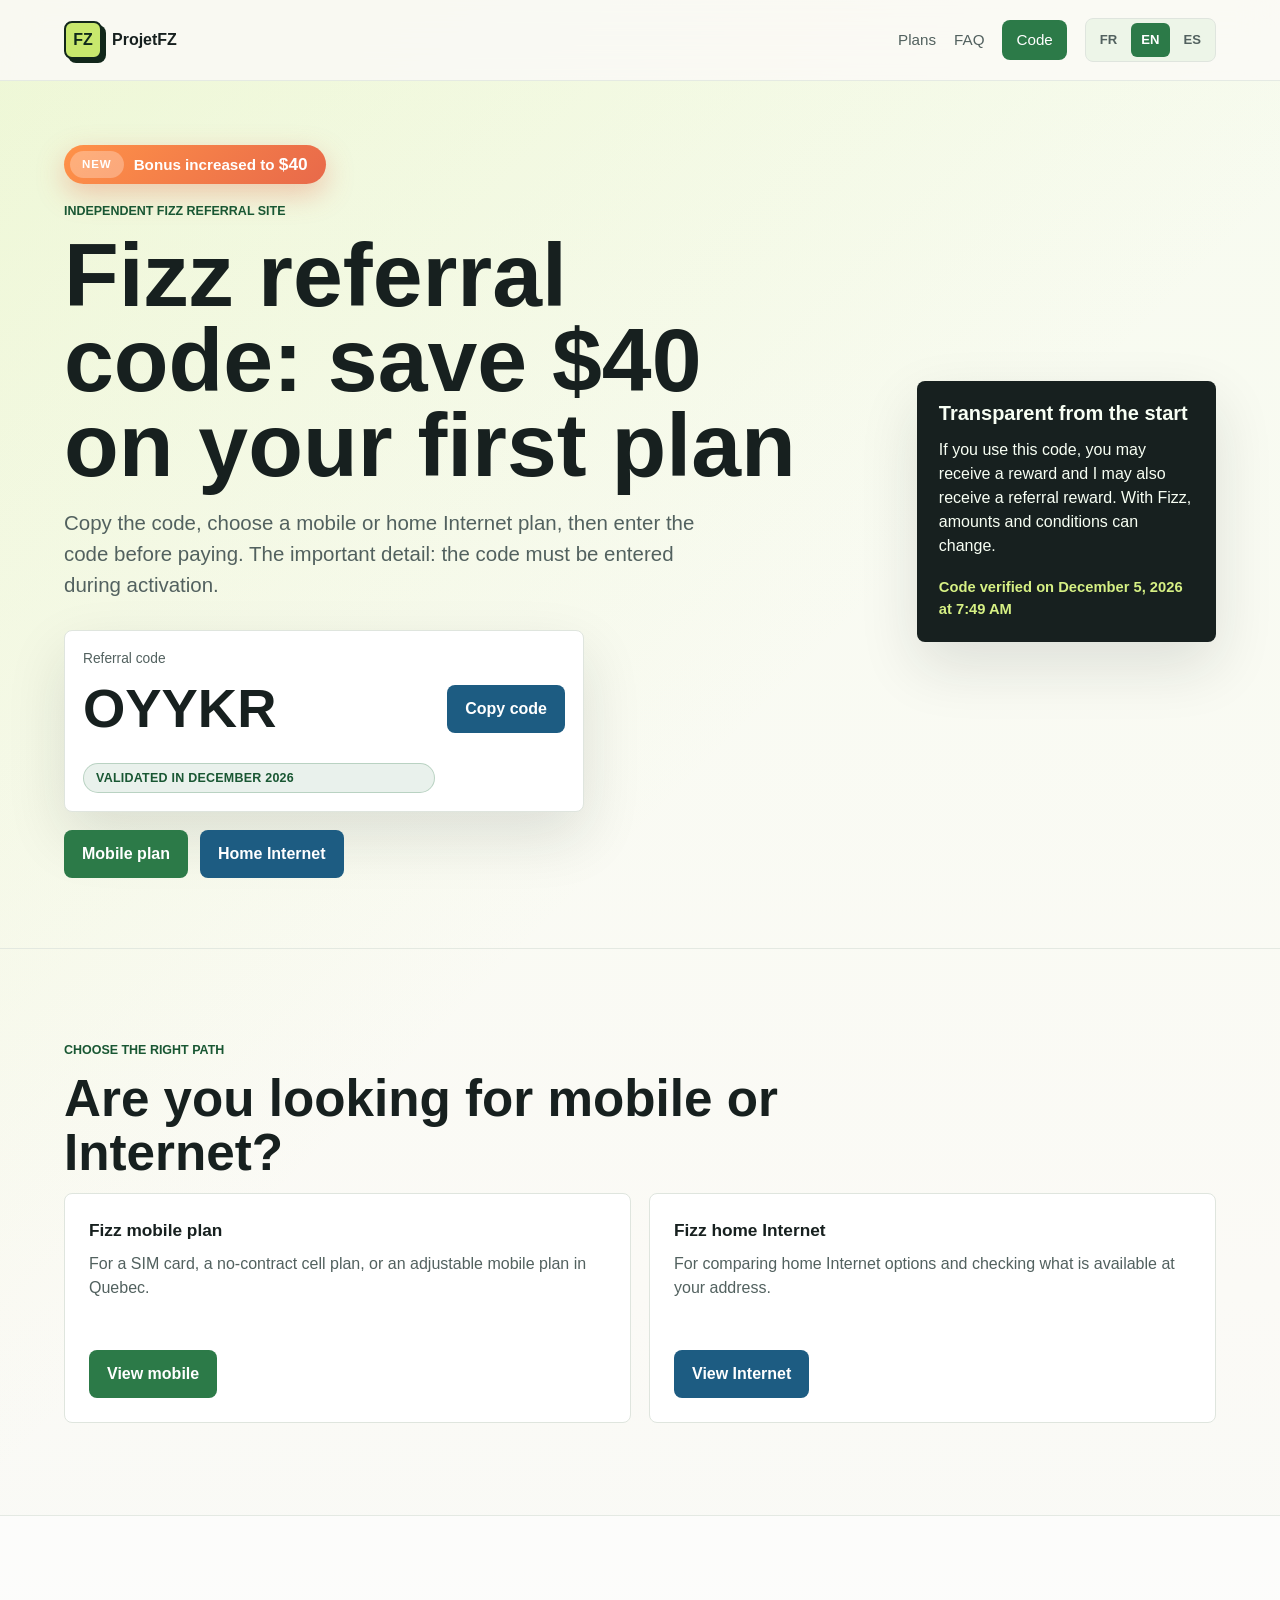
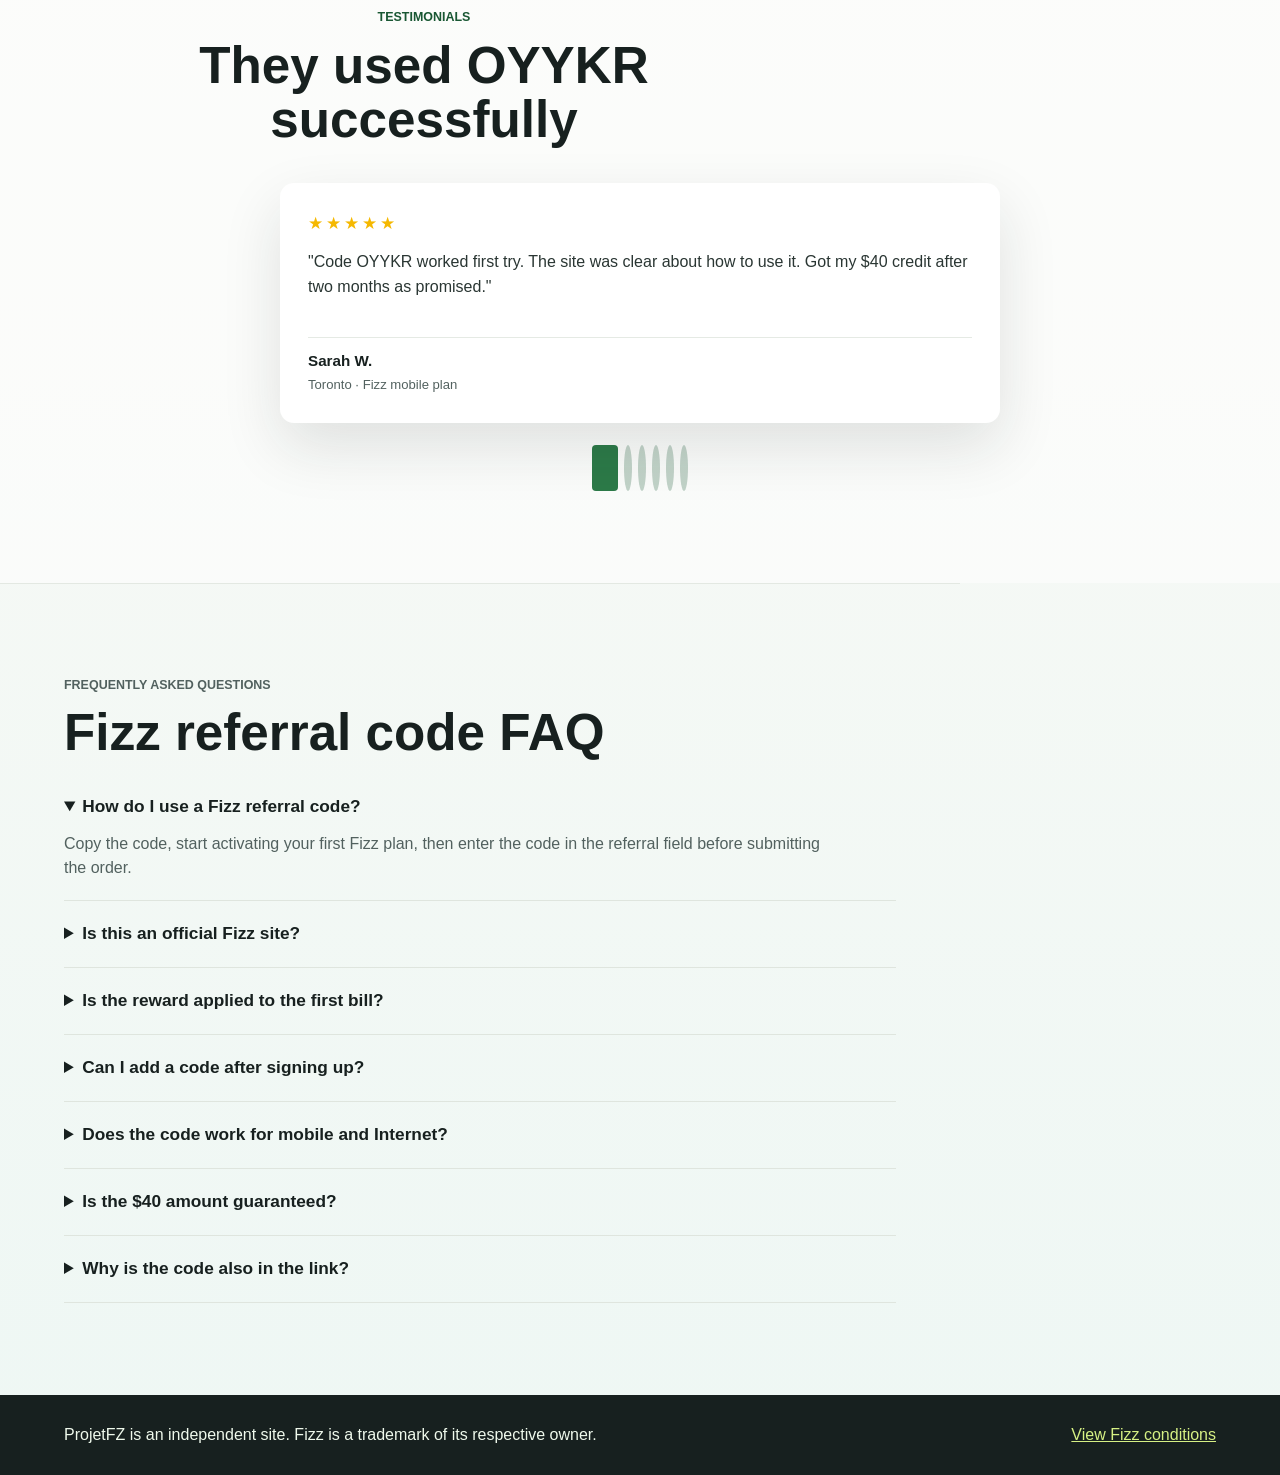
==== commit 35113f88: "Add files via upload" ====
--- a/en/index.html
+++ b/en/index.html
@@ -12,7 +12,7 @@
 
       gtag('config', 'G-JWGZDBQ38G');
     </script>
-    <title>Fizz referral code $25 | ProjetFZ</title>
+    <title>Fizz referral code $40 | ProjetFZ</title>
     <meta name="description" content="Copy a Fizz referral code, choose mobile or home Internet, then enter the code before paying for your first plan.">
     <link rel="canonical" href="https://codereferencefizz.ca/en/">
     <link rel="alternate" hreflang="fr-CA" href="https://codereferencefizz.ca/fr/">
@@ -20,7 +20,7 @@
     <link rel="alternate" hreflang="es-ES" href="https://codereferencefizz.ca/es/">
     <link rel="alternate" hreflang="x-default" href="https://codereferencefizz.ca/fr/">
     <link rel="stylesheet" href="../styles.css">
-    <meta property="og:title" content="Fizz referral code $25">
+    <meta property="og:title" content="Fizz referral code $40">
     <meta property="og:description" content="Copy the code, choose mobile or home Internet, then enter the code during Fizz activation.">
     <meta property="og:type" content="website">
     <meta property="og:url" content="https://codereferencefizz.ca/en/">
@@ -34,7 +34,7 @@
             "name": "Code Référence Fizz",
             "alternateName": "codereferencefizz.ca",
             "url": "https://codereferencefizz.ca/",
-            "description": "Independent site that shares a verified Fizz referral code to save $25 on a first Fizz mobile or home Internet plan in Quebec and Ontario.",
+            "description": "Independent site that shares a verified Fizz referral code to save $40 on a first Fizz mobile or home Internet plan in Quebec and Ontario.",
             "areaServed": [
               {"@type": "AdministrativeArea", "name": "Quebec, Canada"},
               {"@type": "AdministrativeArea", "name": "Ontario, Canada"}
@@ -53,7 +53,7 @@
             "@id": "https://codereferencefizz.ca/#website",
             "url": "https://codereferencefizz.ca/",
             "name": "Code Référence Fizz",
-            "description": "Verified Fizz referral code OYYKR — $25 bonus on a first Fizz mobile or home Internet plan.",
+            "description": "Verified Fizz referral code OYYKR — $40 bonus on a first Fizz mobile or home Internet plan.",
             "inLanguage": ["fr-CA", "en-US", "es-ES"],
             "publisher": {"@id": "https://codereferencefizz.ca/#organization"}
           },
@@ -61,14 +61,14 @@
             "@type": "WebPage",
             "@id": "https://codereferencefizz.ca/en/#webpage",
             "url": "https://codereferencefizz.ca/en/",
-            "name": "Fizz referral code $25: OYYKR verified",
+            "name": "Fizz referral code $40: OYYKR verified",
             "description": "Copy the Fizz referral code OYYKR, choose mobile or home Internet, then enter the code before paying for your first plan.",
             "inLanguage": "en-US",
             "isPartOf": {"@id": "https://codereferencefizz.ca/#website"},
             "about": {
               "@type": "Thing",
               "name": "Fizz referral code OYYKR",
-              "description": "Fizz referral code that gives $25 to the new subscriber and $25 to the referrer when used during activation of the first Fizz mobile or Internet plan."
+              "description": "Fizz referral code that gives $40 to the new subscriber and $40 to the referrer when used during activation of the first Fizz mobile or Internet plan."
             },
             "lastReviewed": "2026-06-02",
             "datePublished": "2026-05-07",
@@ -133,8 +133,12 @@
     <main id="top">
       <section class="hero" aria-labelledby="hero-title">
         <div class="hero-content">
+          <div class="promo-pill" role="status" aria-live="polite">
+            <span class="promo-pill-badge">New</span>
+            <span>Bonus increased to <strong>$40</strong></span>
+          </div>
           <p class="eyebrow">Independent Fizz referral site</p>
-          <h1 id="hero-title">Fizz referral code: save $25 on your first plan</h1>
+          <h1 id="hero-title">Fizz referral code: save $40 on your first plan</h1>
           <p class="hero-copy">
             Copy the code, choose a mobile or home Internet plan, then enter the code before paying. The important detail: the code must be entered during activation.
           </p>
@@ -193,7 +197,7 @@
           <div class="reviews-track">
             <article class="review-card">
               <div class="review-stars" aria-label="5 out of 5 stars">★★★★★</div>
-              <p class="review-text">"Code OYYKR worked first try. The site was clear about how to use it. Got my $25 credit after two months as promised."</p>
+              <p class="review-text">"Code OYYKR worked first try. The site was clear about how to use it. Got my $40 credit after two months as promised."</p>
               <div class="review-author">
                 <strong>Sarah W.</strong>
                 <span>Toronto · Fizz mobile plan</span>
@@ -201,7 +205,7 @@
             </article>
             <article class="review-card">
               <div class="review-stars" aria-label="5 out of 5 stars">★★★★★</div>
-              <p class="review-text">"Verified the code OYYKR myself. $25 bonus applied without any issues. Easy and transparent process."</p>
+              <p class="review-text">"Verified the code OYYKR myself. $40 bonus applied without any issues. Easy and transparent process."</p>
               <div class="review-author">
                 <strong>Michael R.</strong>
                 <span>Ottawa · Fizz mobile plan</span>
@@ -217,7 +221,7 @@
             </article>
             <article class="review-card">
               <div class="review-stars" aria-label="5 out of 5 stars">★★★★★</div>
-              <p class="review-text">"Was hesitant about referral codes but OYYKR is legit. Saved $25 on my first plan, applied exactly as promised."</p>
+              <p class="review-text">"Was hesitant about referral codes but OYYKR is legit. Saved $40 on my first plan, applied exactly as promised."</p>
               <div class="review-author">
                 <strong>David K.</strong>
                 <span>Kingston · Fizz mobile plan</span>
@@ -268,7 +272,7 @@
           <p>The Fizz referral program may apply to an eligible first plan. Always verify the conditions shown by Fizz before completing the subscription.</p>
         </details>
         <details>
-          <summary>Is the $25 amount guaranteed?</summary>
+          <summary>Is the $40 amount guaranteed?</summary>
           <p>No. The amount may change without notice according to Fizz conditions. This page shows the value observed at the time of the latest check.</p>
         </details>
         <details>
--- a/styles.css
+++ b/styles.css
@@ -323,6 +323,41 @@
   font-weight: 800;
   letter-spacing: 0.02em;
   text-transform: uppercase;
+}
+
+.promo-pill {
+  display: inline-flex;
+  align-items: center;
+  gap: 10px;
+  margin-bottom: 18px;
+  padding: 6px 18px 6px 6px;
+  background: linear-gradient(135deg, #ff9248 0%, #e8694a 100%);
+  color: #ffffff;
+  border-radius: 999px;
+  font-size: 0.95rem;
+  font-weight: 700;
+  box-shadow: 0 10px 28px rgba(232, 105, 74, 0.35);
+  animation: promo-pulse 2.4s ease-in-out infinite;
+}
+
+.promo-pill-badge {
+  padding: 5px 12px;
+  background: rgba(255, 255, 255, 0.28);
+  border-radius: 999px;
+  font-size: 0.72rem;
+  letter-spacing: 0.08em;
+  text-transform: uppercase;
+  font-weight: 800;
+}
+
+.promo-pill strong {
+  font-size: 1.08rem;
+  font-weight: 900;
+}
+
+@keyframes promo-pulse {
+  0%, 100% { transform: scale(1); box-shadow: 0 10px 28px rgba(232, 105, 74, 0.35); }
+  50% { transform: scale(1.03); box-shadow: 0 14px 36px rgba(232, 105, 74, 0.45); }
 }
 
 .reviews-section {
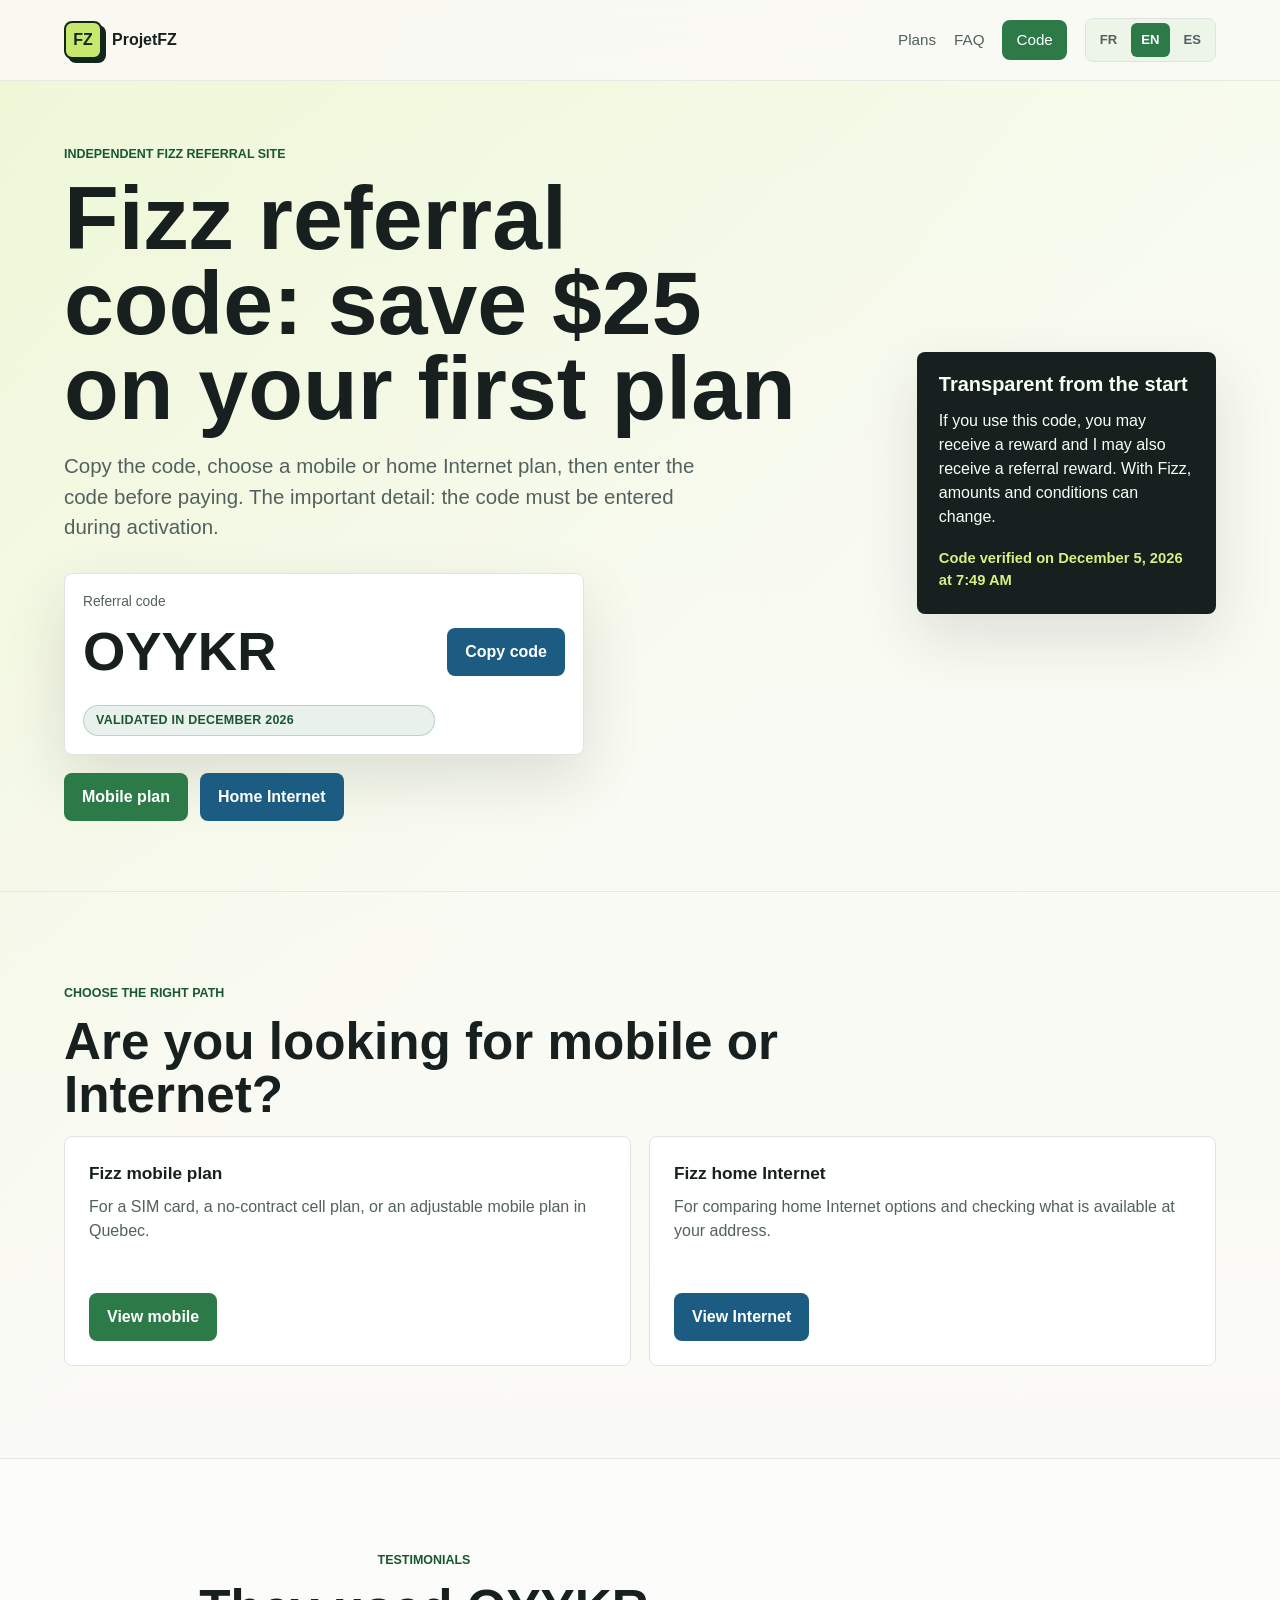
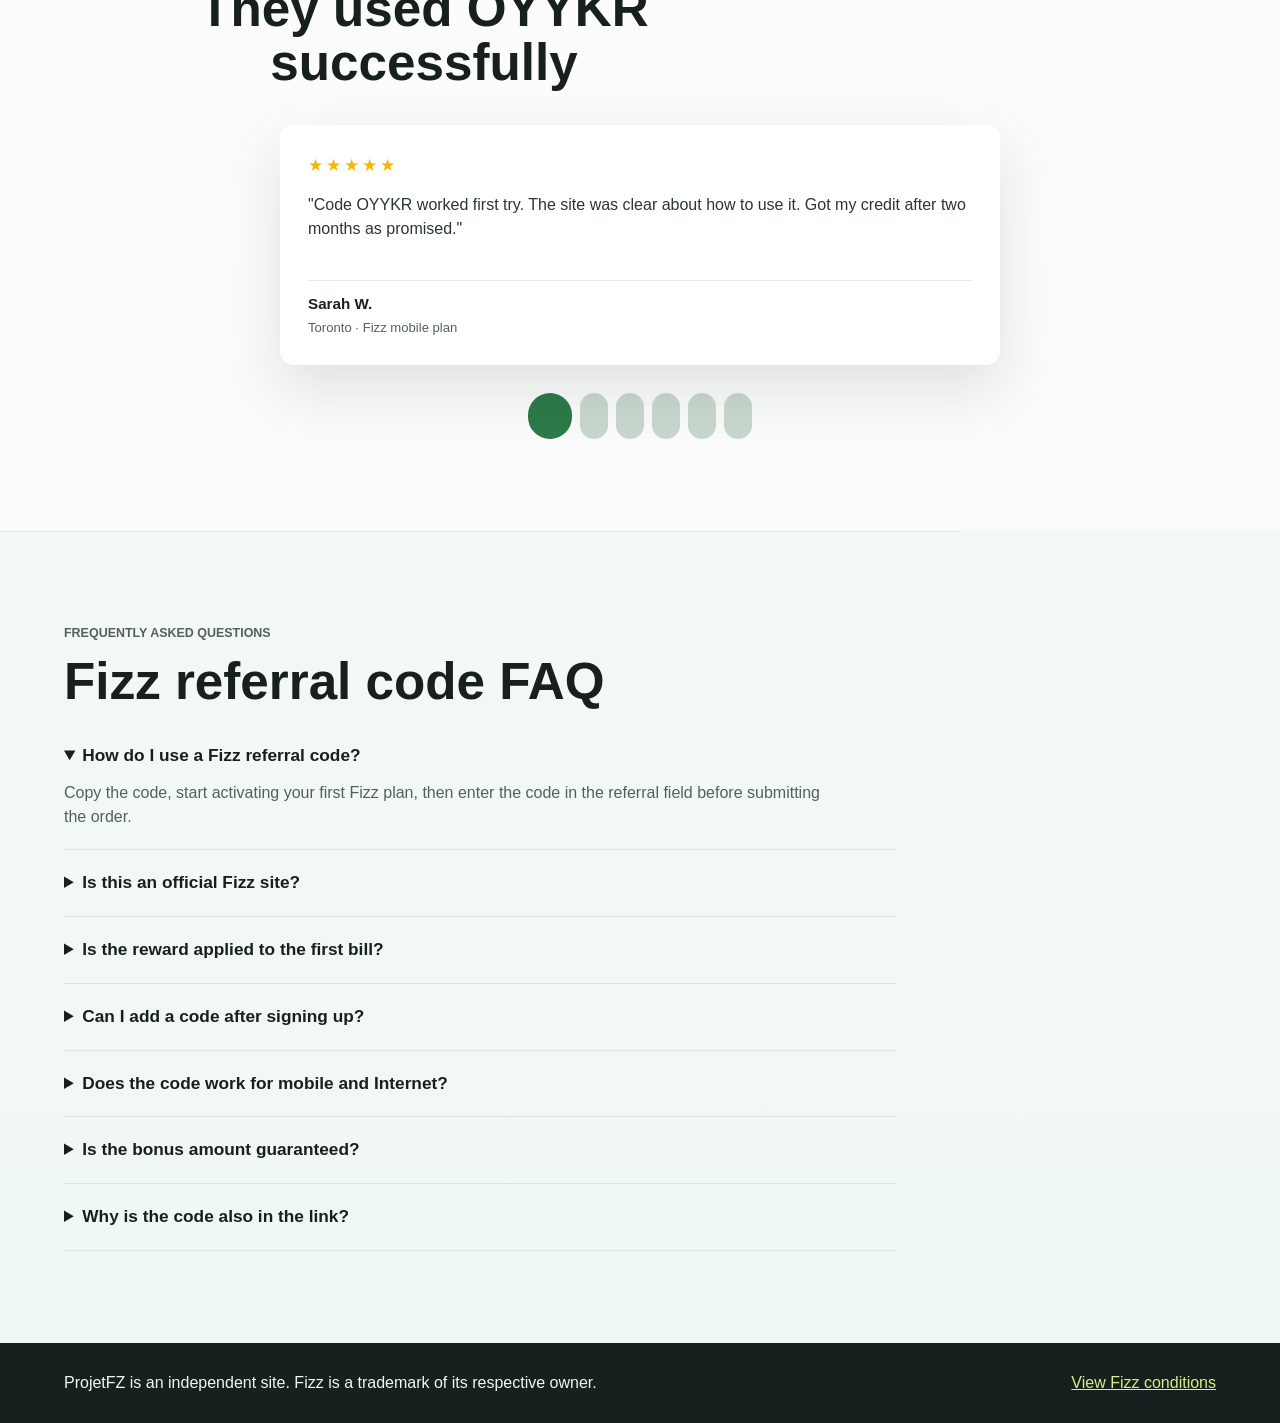
==== commit 304b0605: "Add files via upload" ====
--- a/en/index.html
+++ b/en/index.html
@@ -12,7 +12,7 @@
 
       gtag('config', 'G-JWGZDBQ38G');
     </script>
-    <title>Fizz referral code $40 | ProjetFZ</title>
+    <title>Fizz referral code: up to $40 bonus | ProjetFZ</title>
     <meta name="description" content="Copy a Fizz referral code, choose mobile or home Internet, then enter the code before paying for your first plan.">
     <link rel="canonical" href="https://codereferencefizz.ca/en/">
     <link rel="alternate" hreflang="fr-CA" href="https://codereferencefizz.ca/fr/">
@@ -20,7 +20,7 @@
     <link rel="alternate" hreflang="es-ES" href="https://codereferencefizz.ca/es/">
     <link rel="alternate" hreflang="x-default" href="https://codereferencefizz.ca/fr/">
     <link rel="stylesheet" href="../styles.css">
-    <meta property="og:title" content="Fizz referral code $40">
+    <meta property="og:title" content="Fizz referral code: up to $40 bonus">
     <meta property="og:description" content="Copy the code, choose mobile or home Internet, then enter the code during Fizz activation.">
     <meta property="og:type" content="website">
     <meta property="og:url" content="https://codereferencefizz.ca/en/">
@@ -34,7 +34,7 @@
             "name": "Code Référence Fizz",
             "alternateName": "codereferencefizz.ca",
             "url": "https://codereferencefizz.ca/",
-            "description": "Independent site that shares a verified Fizz referral code to save $40 on a first Fizz mobile or home Internet plan in Quebec and Ontario.",
+            "description": "Independent site that shares a verified Fizz referral code to save $25 to $40 (depending on the current promotion) on a first Fizz mobile or home Internet plan in Quebec and Ontario.",
             "areaServed": [
               {"@type": "AdministrativeArea", "name": "Quebec, Canada"},
               {"@type": "AdministrativeArea", "name": "Ontario, Canada"}
@@ -53,7 +53,7 @@
             "@id": "https://codereferencefizz.ca/#website",
             "url": "https://codereferencefizz.ca/",
             "name": "Code Référence Fizz",
-            "description": "Verified Fizz referral code OYYKR — $40 bonus on a first Fizz mobile or home Internet plan.",
+            "description": "Verified Fizz referral code OYYKR — $25 to $40 bonus (depending on the current promotion) on a first Fizz mobile or home Internet plan.",
             "inLanguage": ["fr-CA", "en-US", "es-ES"],
             "publisher": {"@id": "https://codereferencefizz.ca/#organization"}
           },
@@ -61,14 +61,14 @@
             "@type": "WebPage",
             "@id": "https://codereferencefizz.ca/en/#webpage",
             "url": "https://codereferencefizz.ca/en/",
-            "name": "Fizz referral code $40: OYYKR verified",
+            "name": "Fizz referral code: OYYKR verified (up to $40 bonus)",
             "description": "Copy the Fizz referral code OYYKR, choose mobile or home Internet, then enter the code before paying for your first plan.",
             "inLanguage": "en-US",
             "isPartOf": {"@id": "https://codereferencefizz.ca/#website"},
             "about": {
               "@type": "Thing",
               "name": "Fizz referral code OYYKR",
-              "description": "Fizz referral code that gives $40 to the new subscriber and $40 to the referrer when used during activation of the first Fizz mobile or Internet plan."
+              "description": "Fizz referral code that gives $25 to $40 (depending on the current promotion) to the new subscriber and the referrer when used during activation of the first Fizz mobile or Internet plan."
             },
             "lastReviewed": "2026-06-02",
             "datePublished": "2026-05-07",
@@ -134,11 +134,12 @@
       <section class="hero" aria-labelledby="hero-title">
         <div class="hero-content">
           <div class="promo-pill" role="status" aria-live="polite">
-            <span class="promo-pill-badge">New</span>
-            <span>Bonus increased to <strong>$40</strong></span>
+            <span class="promo-pill-badge">Urgent</span>
+            <span><strong>$40</strong> until July 7, then $25</span>
           </div>
+          <div class="promo-countdown" data-promo-countdown data-locale="en">Limited-time offer</div>
           <p class="eyebrow">Independent Fizz referral site</p>
-          <h1 id="hero-title">Fizz referral code: save $40 on your first plan</h1>
+          <h1 id="hero-title">Fizz referral code: save <span data-bonus-amount data-format="en">$40</span> on your first plan</h1>
           <p class="hero-copy">
             Copy the code, choose a mobile or home Internet plan, then enter the code before paying. The important detail: the code must be entered during activation.
           </p>
@@ -197,7 +198,7 @@
           <div class="reviews-track">
             <article class="review-card">
               <div class="review-stars" aria-label="5 out of 5 stars">★★★★★</div>
-              <p class="review-text">"Code OYYKR worked first try. The site was clear about how to use it. Got my $40 credit after two months as promised."</p>
+              <p class="review-text">"Code OYYKR worked first try. The site was clear about how to use it. Got my credit after two months as promised."</p>
               <div class="review-author">
                 <strong>Sarah W.</strong>
                 <span>Toronto · Fizz mobile plan</span>
@@ -205,7 +206,7 @@
             </article>
             <article class="review-card">
               <div class="review-stars" aria-label="5 out of 5 stars">★★★★★</div>
-              <p class="review-text">"Verified the code OYYKR myself. $40 bonus applied without any issues. Easy and transparent process."</p>
+              <p class="review-text">"Verified the code OYYKR myself. Bonus applied without any issues. Easy and transparent process."</p>
               <div class="review-author">
                 <strong>Michael R.</strong>
                 <span>Ottawa · Fizz mobile plan</span>
@@ -221,7 +222,7 @@
             </article>
             <article class="review-card">
               <div class="review-stars" aria-label="5 out of 5 stars">★★★★★</div>
-              <p class="review-text">"Was hesitant about referral codes but OYYKR is legit. Saved $40 on my first plan, applied exactly as promised."</p>
+              <p class="review-text">"Was hesitant about referral codes but OYYKR is legit. Saved money on my first plan, applied exactly as promised."</p>
               <div class="review-author">
                 <strong>David K.</strong>
                 <span>Kingston · Fizz mobile plan</span>
@@ -272,8 +273,8 @@
           <p>The Fizz referral program may apply to an eligible first plan. Always verify the conditions shown by Fizz before completing the subscription.</p>
         </details>
         <details>
-          <summary>Is the $40 amount guaranteed?</summary>
-          <p>No. The amount may change without notice according to Fizz conditions. This page shows the value observed at the time of the latest check.</p>
+          <summary>Is the bonus amount guaranteed?</summary>
+          <p>No. The amount varies with Fizz promotions (usually $25, sometimes boosted to $40 during limited-time offers). This page shows the value in effect at the time of the latest check.</p>
         </details>
         <details>
           <summary>Why is the code also in the link?</summary>
--- a/styles.css
+++ b/styles.css
@@ -327,17 +327,40 @@
 
 .promo-pill {
   display: inline-flex;
+  flex-wrap: wrap;
   align-items: center;
   gap: 10px;
-  margin-bottom: 18px;
+  margin-bottom: 12px;
   padding: 6px 18px 6px 6px;
-  background: linear-gradient(135deg, #ff9248 0%, #e8694a 100%);
+  background: linear-gradient(135deg, #ff5b3d 0%, #e8341a 100%);
   color: #ffffff;
   border-radius: 999px;
   font-size: 0.95rem;
   font-weight: 700;
-  box-shadow: 0 10px 28px rgba(232, 105, 74, 0.35);
-  animation: promo-pulse 2.4s ease-in-out infinite;
+  box-shadow: 0 10px 28px rgba(232, 52, 26, 0.4);
+  animation: promo-pulse 1.8s ease-in-out infinite;
+}
+
+.promo-countdown {
+  display: inline-block;
+  margin-bottom: 18px;
+  padding: 6px 14px;
+  background: #17201f;
+  color: #ffcf3d;
+  border-radius: 999px;
+  font-size: 0.82rem;
+  font-weight: 800;
+  letter-spacing: 0.03em;
+  text-transform: uppercase;
+  animation: countdown-shake 3.5s ease-in-out infinite;
+}
+
+@keyframes countdown-shake {
+  0%, 90%, 100% { transform: translateX(0); }
+  92% { transform: translateX(-2px); }
+  94% { transform: translateX(2px); }
+  96% { transform: translateX(-2px); }
+  98% { transform: translateX(2px); }
 }
 
 .promo-pill-badge {
@@ -439,30 +462,43 @@
 
 .reviews-dots {
   display: flex;
-  gap: 6px;
+  gap: 8px;
   justify-content: center;
-  margin-top: 22px;
+  align-items: center;
+  margin-top: 28px;
 }
 
 .reviews-dots button {
-  width: 8px;
-  height: 8px;
-  border-radius: 50%;
-  background: rgba(25, 87, 51, 0.25);
+  display: block;
+  width: 28px;
+  height: 4px;
+  padding: 0;
+  margin: 0;
   border: none;
-  padding: 0;
+  background: rgba(25, 87, 51, 0.22);
+  border-radius: 999px;
   cursor: pointer;
-  transition: all 0.25s ease;
+  transition: all 0.35s cubic-bezier(0.4, 0, 0.2, 1);
+  appearance: none;
+  -webkit-appearance: none;
+  -moz-appearance: none;
+  font-size: 0;
+  line-height: 0;
+  outline: none;
+}
+
+.reviews-dots button:hover {
+  background: rgba(25, 87, 51, 0.45);
+}
+
+.reviews-dots button:focus-visible {
+  outline: 2px solid var(--green);
+  outline-offset: 4px;
 }
 
 .reviews-dots button.is-active {
+  width: 44px;
   background: var(--green);
-  width: 26px;
-  border-radius: 4px;
-}
-
-.reviews-dots button:hover {
-  background: rgba(25, 87, 51, 0.5);
 }
 
 .reviews-dots button.is-active:hover {
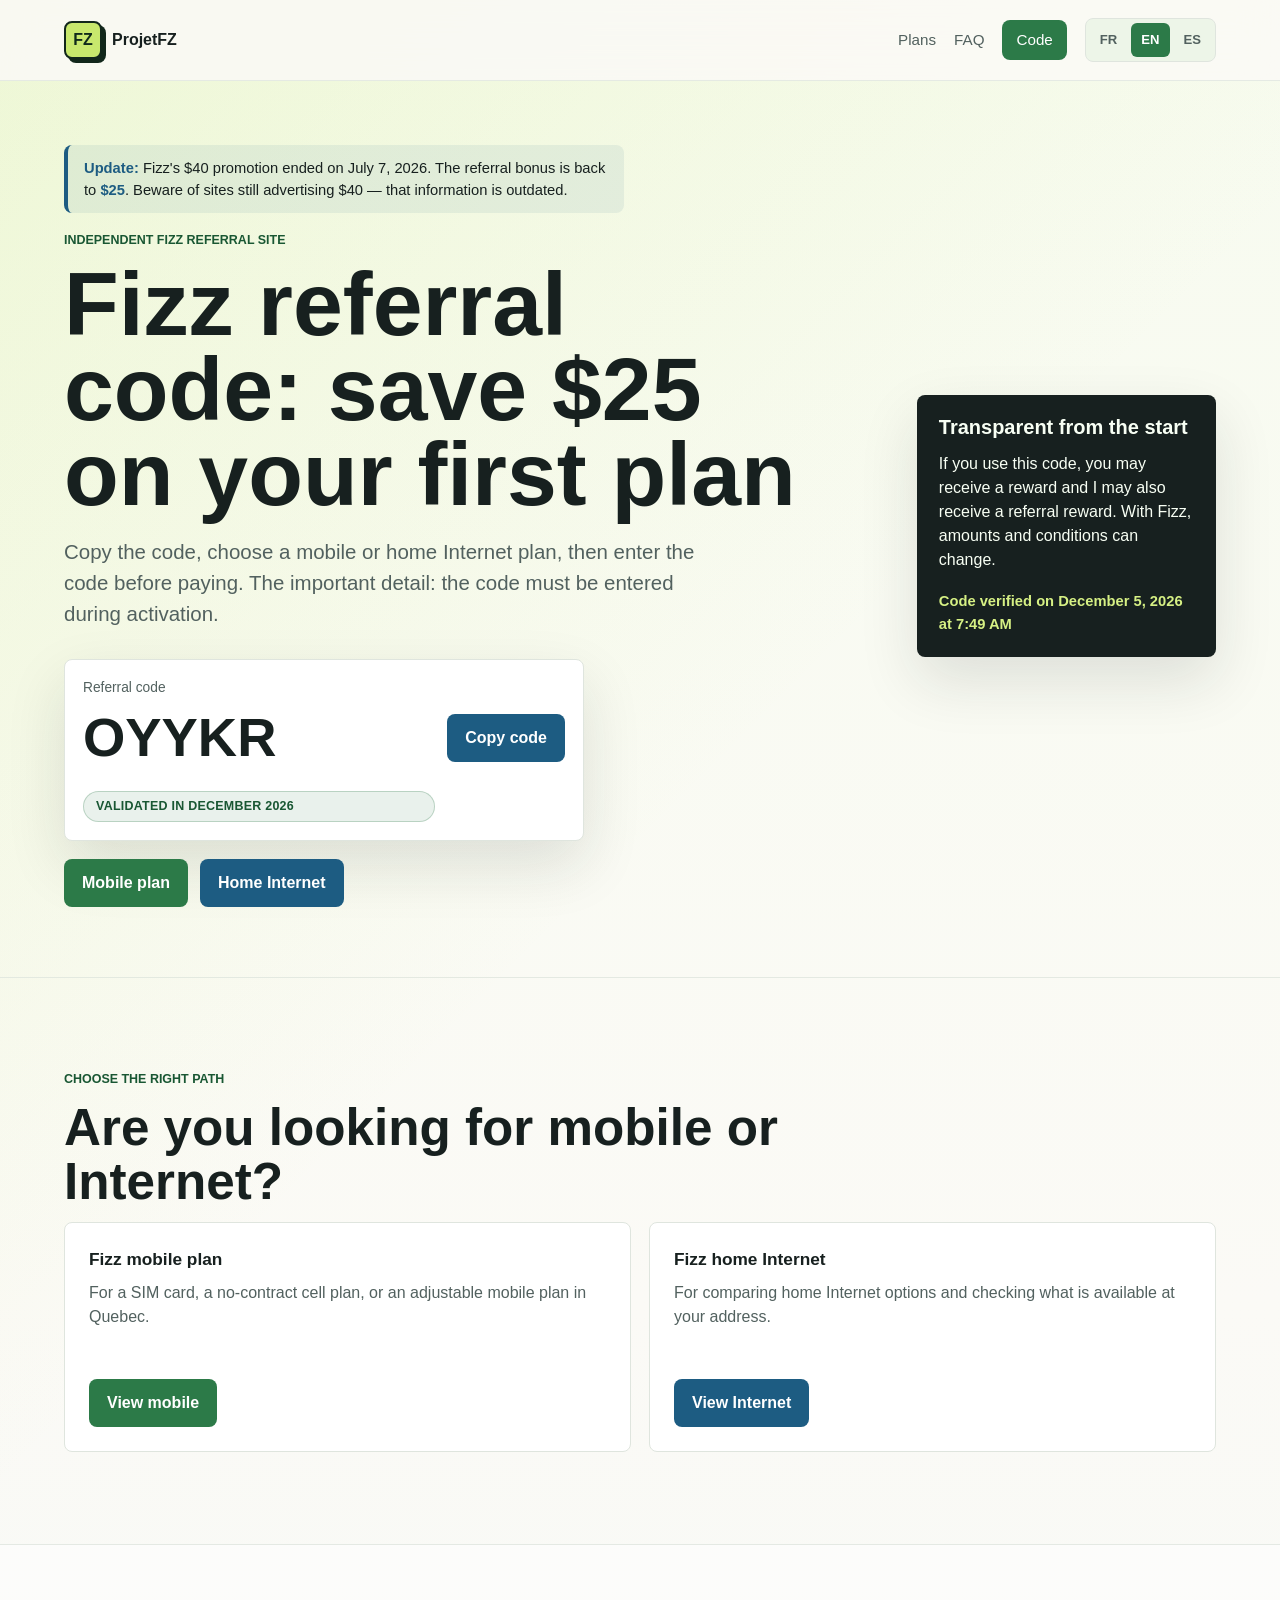
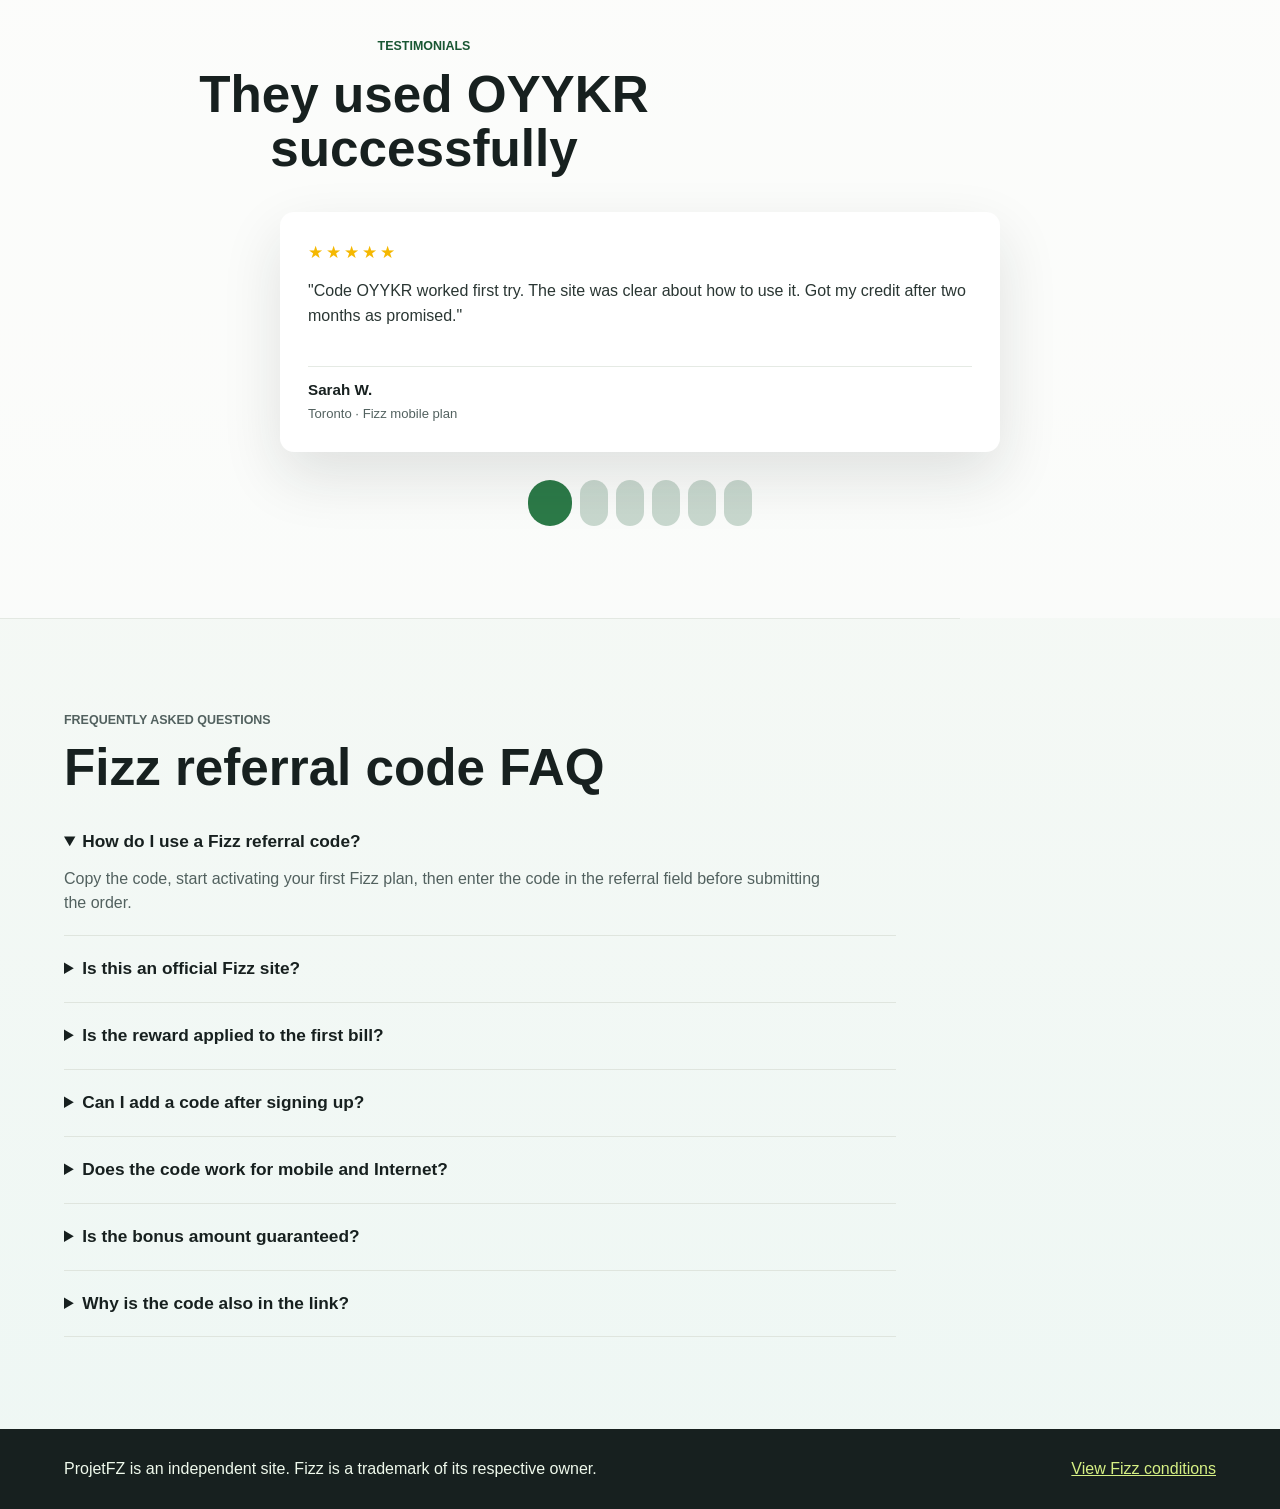
==== commit e334bc57: "Add files via upload" ====
--- a/en/index.html
+++ b/en/index.html
@@ -12,7 +12,7 @@
 
       gtag('config', 'G-JWGZDBQ38G');
     </script>
-    <title>Fizz referral code: up to $40 bonus | ProjetFZ</title>
+    <title>Fizz referral code $25 | ProjetFZ</title>
     <meta name="description" content="Copy a Fizz referral code, choose mobile or home Internet, then enter the code before paying for your first plan.">
     <link rel="canonical" href="https://codereferencefizz.ca/en/">
     <link rel="alternate" hreflang="fr-CA" href="https://codereferencefizz.ca/fr/">
@@ -20,7 +20,7 @@
     <link rel="alternate" hreflang="es-ES" href="https://codereferencefizz.ca/es/">
     <link rel="alternate" hreflang="x-default" href="https://codereferencefizz.ca/fr/">
     <link rel="stylesheet" href="../styles.css">
-    <meta property="og:title" content="Fizz referral code: up to $40 bonus">
+    <meta property="og:title" content="Fizz referral code $25">
     <meta property="og:description" content="Copy the code, choose mobile or home Internet, then enter the code during Fizz activation.">
     <meta property="og:type" content="website">
     <meta property="og:url" content="https://codereferencefizz.ca/en/">
@@ -34,7 +34,7 @@
             "name": "Code Référence Fizz",
             "alternateName": "codereferencefizz.ca",
             "url": "https://codereferencefizz.ca/",
-            "description": "Independent site that shares a verified Fizz referral code to save $25 to $40 (depending on the current promotion) on a first Fizz mobile or home Internet plan in Quebec and Ontario.",
+            "description": "Independent site that shares a verified Fizz referral code to save $25 on a first Fizz mobile or home Internet plan in Quebec and Ontario.",
             "areaServed": [
               {"@type": "AdministrativeArea", "name": "Quebec, Canada"},
               {"@type": "AdministrativeArea", "name": "Ontario, Canada"}
@@ -53,7 +53,7 @@
             "@id": "https://codereferencefizz.ca/#website",
             "url": "https://codereferencefizz.ca/",
             "name": "Code Référence Fizz",
-            "description": "Verified Fizz referral code OYYKR — $25 to $40 bonus (depending on the current promotion) on a first Fizz mobile or home Internet plan.",
+            "description": "Verified Fizz referral code OYYKR — $25 bonus on a first Fizz mobile or home Internet plan.",
             "inLanguage": ["fr-CA", "en-US", "es-ES"],
             "publisher": {"@id": "https://codereferencefizz.ca/#organization"}
           },
@@ -61,14 +61,14 @@
             "@type": "WebPage",
             "@id": "https://codereferencefizz.ca/en/#webpage",
             "url": "https://codereferencefizz.ca/en/",
-            "name": "Fizz referral code: OYYKR verified (up to $40 bonus)",
+            "name": "Fizz referral code $25: OYYKR verified",
             "description": "Copy the Fizz referral code OYYKR, choose mobile or home Internet, then enter the code before paying for your first plan.",
             "inLanguage": "en-US",
             "isPartOf": {"@id": "https://codereferencefizz.ca/#website"},
             "about": {
               "@type": "Thing",
               "name": "Fizz referral code OYYKR",
-              "description": "Fizz referral code that gives $25 to $40 (depending on the current promotion) to the new subscriber and the referrer when used during activation of the first Fizz mobile or Internet plan."
+              "description": "Fizz referral code that gives $25 to the new subscriber and $25 to the referrer when used during activation of the first Fizz mobile or Internet plan."
             },
             "lastReviewed": "2026-06-02",
             "datePublished": "2026-05-07",
@@ -133,13 +133,11 @@
     <main id="top">
       <section class="hero" aria-labelledby="hero-title">
         <div class="hero-content">
-          <div class="promo-pill" role="status" aria-live="polite">
-            <span class="promo-pill-badge">Urgent</span>
-            <span><strong>$40</strong> until July 7, then $25</span>
+          <div class="promo-ended-notice" role="note">
+            <strong>Update:</strong> Fizz's $40 promotion ended on July 7, 2026. The referral bonus is back to <strong>$25</strong>. Beware of sites still advertising $40 — that information is outdated.
           </div>
-          <div class="promo-countdown" data-promo-countdown data-locale="en">Limited-time offer</div>
           <p class="eyebrow">Independent Fizz referral site</p>
-          <h1 id="hero-title">Fizz referral code: save <span data-bonus-amount data-format="en">$40</span> on your first plan</h1>
+          <h1 id="hero-title">Fizz referral code: save $25 on your first plan</h1>
           <p class="hero-copy">
             Copy the code, choose a mobile or home Internet plan, then enter the code before paying. The important detail: the code must be entered during activation.
           </p>
@@ -274,7 +272,7 @@
         </details>
         <details>
           <summary>Is the bonus amount guaranteed?</summary>
-          <p>No. The amount varies with Fizz promotions (usually $25, sometimes boosted to $40 during limited-time offers). This page shows the value in effect at the time of the latest check.</p>
+          <p>No. The amount varies with Fizz promotions (usually $25, sometimes boosted during limited-time offers — the latest, at $40, ended on July 7, 2026). The current amount is $25. This page shows the value in effect at the time of the latest check.</p>
         </details>
         <details>
           <summary>Why is the code also in the link?</summary>
--- a/styles.css
+++ b/styles.css
@@ -323,6 +323,22 @@
   font-weight: 800;
   letter-spacing: 0.02em;
   text-transform: uppercase;
+}
+
+.promo-ended-notice {
+  margin-bottom: 18px;
+  padding: 12px 16px;
+  background: rgba(29, 92, 130, 0.08);
+  color: var(--ink);
+  border-left: 4px solid var(--blue);
+  border-radius: 8px;
+  font-size: 0.92rem;
+  line-height: 1.5;
+  max-width: 560px;
+}
+
+.promo-ended-notice strong {
+  color: var(--blue);
 }
 
 .promo-pill {
